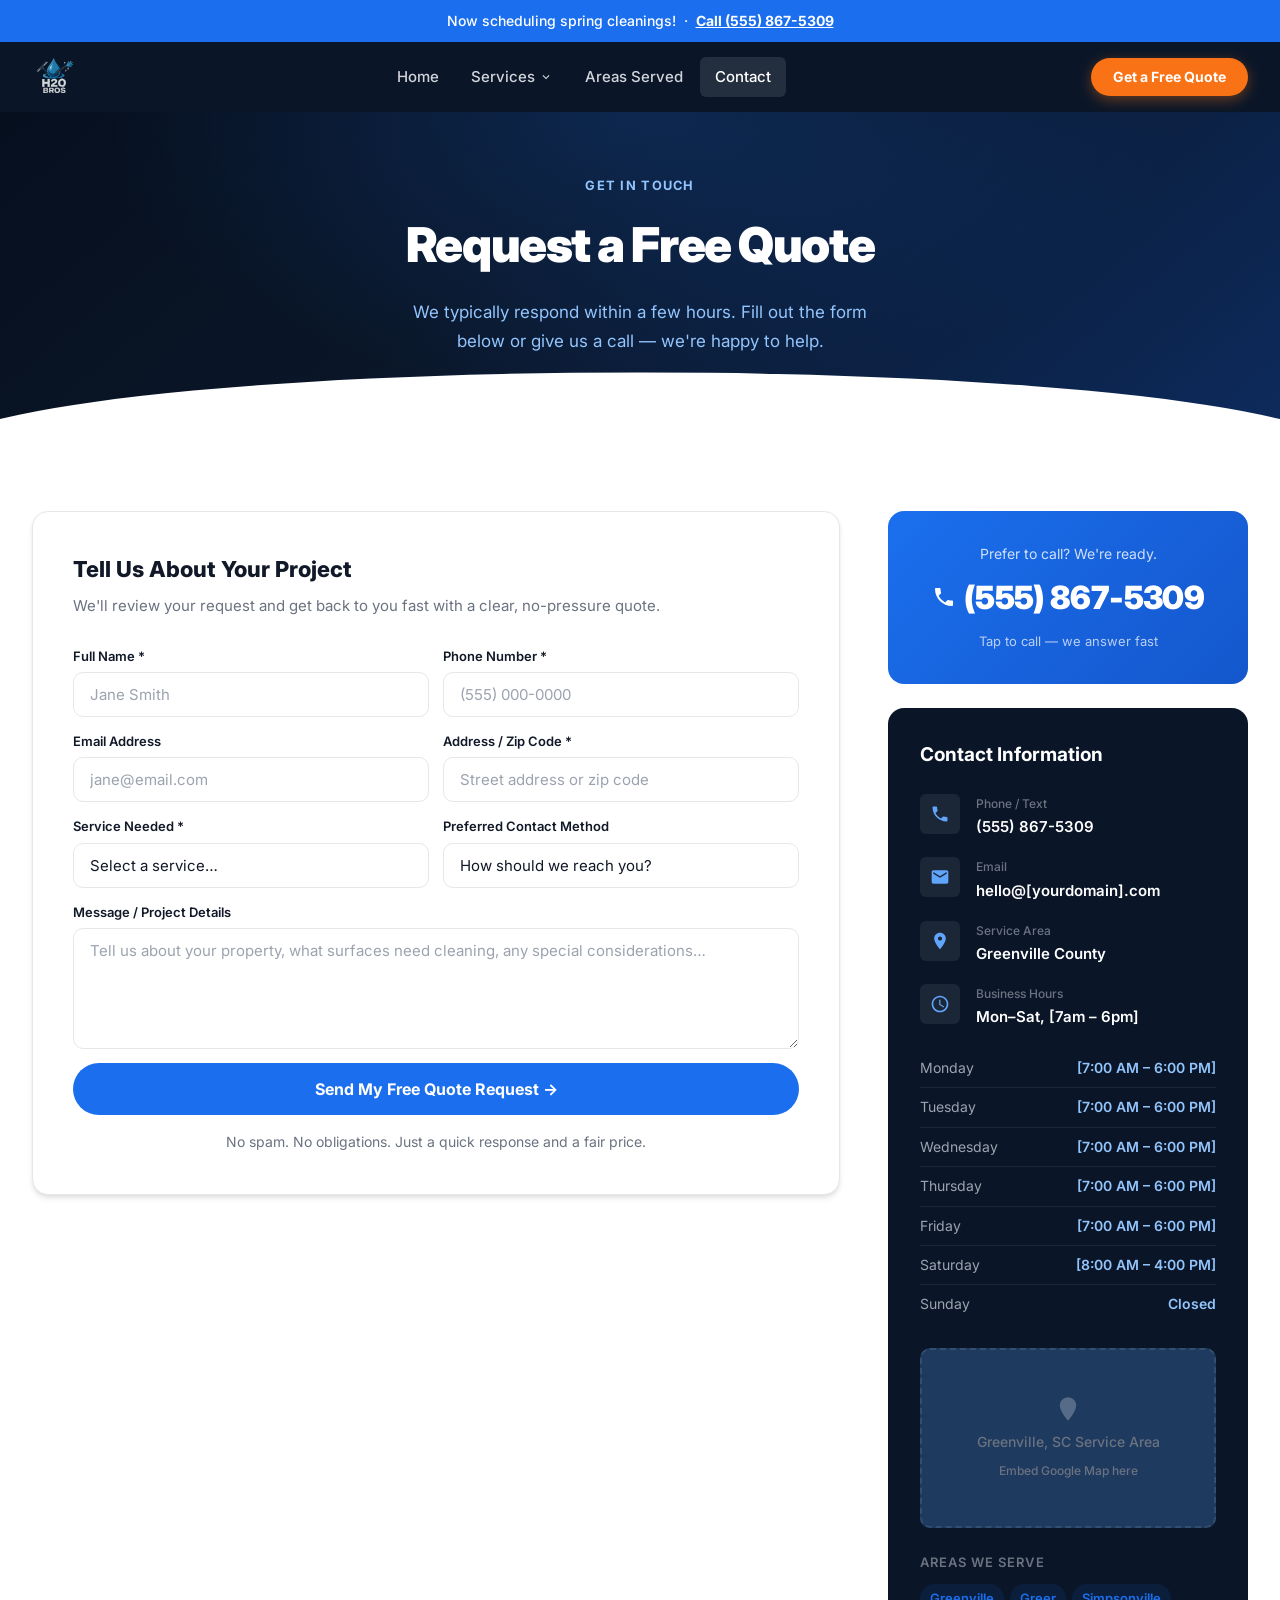
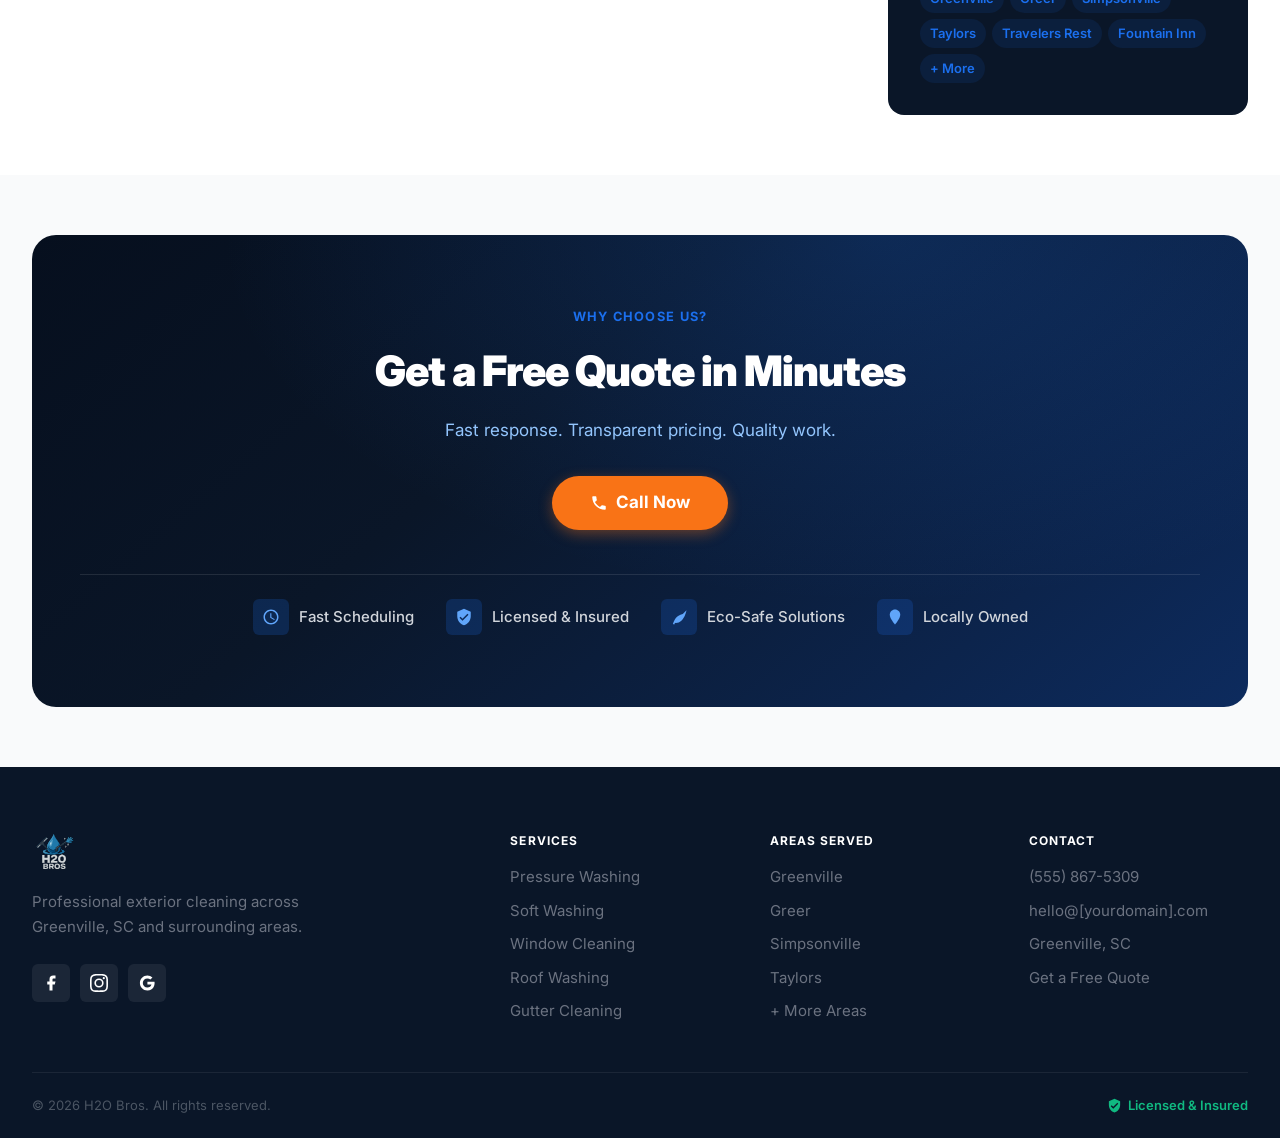
==== contact.html @ 152dd455 "v1 h2obros" ====
<!DOCTYPE html>
<html lang="en">
<head>
  <meta charset="UTF-8">
  <meta name="viewport" content="width=device-width, initial-scale=1.0">
  <title>Contact &amp; Get a Free Quote | H2O Bros</title>
  <meta name="description" content="Request a free exterior cleaning quote in Greenville, SC. Fast response, transparent pricing. Call (555) 867-5309 or fill out our quick form — we'll get back to you ASAP.">
  <link rel="stylesheet" href="css/styles.css">
  <style>
    /* Contact page specific overrides */
    .contact-form-wrap {
      background: white;
      border-radius: var(--radius-lg);
      padding: 2.5rem;
      border: 1px solid var(--color-border);
      box-shadow: var(--shadow-md);
    }
    .contact-form-title {
      font-size: 1.375rem;
      font-weight: 800;
      margin-bottom: .375rem;
    }
    .contact-form-sub {
      font-size: .9375rem;
      color: var(--color-text-muted);
      margin-bottom: 1.75rem;
    }
    .contact-areas-list {
      display: flex;
      flex-wrap: wrap;
      gap: .375rem;
      margin-top: .75rem;
    }
    .contact-area-tag {
      background: rgba(27,111,238,.1);
      color: var(--color-accent);
      font-size: .8125rem;
      font-weight: 600;
      padding: .25rem .625rem;
      border-radius: var(--radius-full);
    }
  </style>
</head>
<body>

  <div class="alert-bar">Now scheduling spring cleanings! &nbsp;·&nbsp; <a href="tel:+15558675309">Call (555) 867-5309</a></div>

  <header class="site-header" role="banner">
    <div class="nav-bar">
      <div class="nav-bar-inner">
        <div class="nav-bar-left">
          <a href="index.html" class="site-logo" aria-label="H2O Bros — Home">
            <img src="images/h2obros-transparent.svg" alt="H2O Bros" class="logo-img">
          </a>
        </div>
        <div class="nav-bar-center">
          <nav class="site-nav" aria-label="Primary navigation">
            <a href="index.html" class="nav-link">Home</a>
            <div class="nav-item">
              <div class="nav-dropdown-trigger">Services <svg viewBox="0 0 24 24"><path d="M7.41 8.59L12 13.17l4.59-4.58L18 10l-6 6-6-6 1.41-1.41z"/></svg></div>
              <div class="nav-dropdown">
                <a href="window-cleaning.html" class="dropdown-link"><svg viewBox="0 0 24 24"><path d="M20 3H4c-1.1 0-2 .9-2 2v14c0 1.1.9 2 2 2h16c1.1 0 2-.9 2-2V5c0-1.1-.9-2-2-2zm-9 14H4v-7h7v7zm0-9H4V5h7v3zm9 9h-7v-7h7v7zm0-9h-7V5h7v3z"/></svg>Window Cleaning</a>
                <a href="pressure-washing.html" class="dropdown-link"><svg viewBox="0 0 24 24"><path d="M1 5h2v2H1zm4 0h2v2H5zm4 0h2v2H9zm4 0h2v2h-2zm4 0h2v2h-2z"/></svg>Pressure Washing</a>
                <a href="soft-washing.html" class="dropdown-link"><svg viewBox="0 0 24 24"><path d="M17 8C8 10 5.9 16.17 3.82 21.34L5.71 22l1-2.3A4.49 4.49 0 008 20C19 20 22 3 22 3z"/></svg>Soft Washing</a>
                <a href="roof-washing.html" class="dropdown-link"><svg viewBox="0 0 24 24"><path d="M10 20v-6h4v6h5v-8h3L12 3 2 12h3v8z"/></svg>Roof Washing</a>
                <a href="gutter-cleaning.html" class="dropdown-link"><svg viewBox="0 0 24 24"><path d="M12 2C6.48 2 2 6.48 2 12s4.48 10 10 10 10-4.48 10-10S17.52 2 12 2z"/></svg>Gutter Cleaning</a>
              </div>
            </div>
            <a href="index.html#areas" class="nav-link">Areas Served</a>
            <a href="contact.html" class="nav-link active">Contact</a>
          </nav>
        </div>
        <div class="nav-bar-right">
          <a href="contact.html" class="btn btn-primary btn-sm header-cta">Get a Free Quote</a>
          <button class="mobile-toggle" aria-label="Open menu"><span></span><span></span><span></span></button>
        </div>
      </div>
    </div>
  </header>

  <div class="mobile-menu">
    <nav>
      <div class="mobile-nav-item"><a href="index.html" class="mobile-nav-link">Home</a></div>
      <div class="mobile-nav-item">
        <button class="mobile-nav-link mobile-services-btn">Services <svg viewBox="0 0 24 24"><path d="M7.41 8.59L12 13.17l4.59-4.58L18 10l-6 6-6-6 1.41-1.41z"/></svg></button>
        <div class="mobile-nav-sublinks">
          <a href="window-cleaning.html" class="mobile-nav-sublink"><svg viewBox="0 0 24 24"><path d="M8.59 16.59L13.17 12 8.59 7.41 10 6l6 6-6 6z"/></svg>Window Cleaning</a>
          <a href="pressure-washing.html" class="mobile-nav-sublink"><svg viewBox="0 0 24 24"><path d="M8.59 16.59L13.17 12 8.59 7.41 10 6l6 6-6 6z"/></svg>Pressure Washing</a>
          <a href="soft-washing.html" class="mobile-nav-sublink"><svg viewBox="0 0 24 24"><path d="M8.59 16.59L13.17 12 8.59 7.41 10 6l6 6-6 6z"/></svg>Soft Washing</a>
          <a href="roof-washing.html" class="mobile-nav-sublink"><svg viewBox="0 0 24 24"><path d="M8.59 16.59L13.17 12 8.59 7.41 10 6l6 6-6 6z"/></svg>Roof Washing</a>
          <a href="gutter-cleaning.html" class="mobile-nav-sublink"><svg viewBox="0 0 24 24"><path d="M8.59 16.59L13.17 12 8.59 7.41 10 6l6 6-6 6z"/></svg>Gutter Cleaning</a>
        </div>
      </div>
      <div class="mobile-nav-item"><a href="index.html#areas" class="mobile-nav-link">Areas Served</a></div>
      <div class="mobile-nav-item"><a href="contact.html" class="mobile-nav-link">Contact</a></div>
    </nav>
    <div class="mobile-menu-ctas">
      <a href="tel:+15558675309" class="btn btn-outline btn-full">Call (555) 867-5309</a>
      <a href="contact.html" class="btn btn-primary btn-full">Get a Free Quote</a>
    </div>
  </div>

  <main>

    <!-- PAGE HERO -->
    <section class="page-hero" aria-labelledby="contact-hero-title">
      <div class="container">
        <div class="page-hero-content">
          <p class="section-label" style="color:#93C5FD;">Get in Touch</p>
          <h1 id="contact-hero-title" class="page-hero-title">Request a Free Quote</h1>
          <p class="page-hero-sub">We typically respond within a few hours. Fill out the form below or give us a call — we're happy to help.</p>
        </div>
      </div>
    </section>

    <!-- MAIN CONTACT SECTION -->
    <section class="section" aria-labelledby="contact-form-title">
      <div class="container">
        <div class="contact-grid">

          <!-- FORM -->
          <div>
            <div class="contact-form-wrap">
              <h2 id="contact-form-title" class="contact-form-title">Tell Us About Your Project</h2>
              <p class="contact-form-sub">We'll review your request and get back to you fast with a clear, no-pressure quote.</p>

              <form class="js-quote-form" aria-label="Quote request form" novalidate>
                <div class="form-fields">
                  <div class="form-grid" style="margin-bottom:.875rem;">
                    <div class="form-group">
                      <label class="form-label form-label--dark" for="ct-name">Full Name *</label>
                      <input class="form-input form-input--light" type="text" id="ct-name" name="name" placeholder="Jane Smith" required autocomplete="name">
                    </div>
                    <div class="form-group">
                      <label class="form-label form-label--dark" for="ct-phone">Phone Number *</label>
                      <input class="form-input form-input--light" type="tel" id="ct-phone" name="phone" placeholder="(555) 000-0000" required autocomplete="tel">
                    </div>
                    <div class="form-group">
                      <label class="form-label form-label--dark" for="ct-email">Email Address</label>
                      <input class="form-input form-input--light" type="email" id="ct-email" name="email" placeholder="jane@email.com" autocomplete="email">
                    </div>
                    <div class="form-group">
                      <label class="form-label form-label--dark" for="ct-address">Address / Zip Code *</label>
                      <input class="form-input form-input--light" type="text" id="ct-address" name="address" placeholder="Street address or zip code" required autocomplete="postal-code">
                    </div>
                    <div class="form-group">
                      <label class="form-label form-label--dark" for="ct-service">Service Needed *</label>
                      <select class="form-input form-input--light" id="ct-service" name="service" required>
                        <option value="" disabled selected>Select a service…</option>
                        <option>Pressure Washing</option>
                        <option>Soft Washing</option>
                        <option>Window Cleaning</option>
                        <option>Roof Washing</option>
                        <option>Gutter Cleaning</option>
                        <option>Multiple Services</option>
                        <option>Not Sure — Need Advice</option>
                      </select>
                    </div>
                    <div class="form-group">
                      <label class="form-label form-label--dark" for="ct-contact">Preferred Contact Method</label>
                      <select class="form-input form-input--light" id="ct-contact" name="preferred_contact">
                        <option value="" disabled selected>How should we reach you?</option>
                        <option>Phone Call</option>
                        <option>Text Message</option>
                        <option>Email</option>
                      </select>
                    </div>
                    <div class="form-group span-2">
                      <label class="form-label form-label--dark" for="ct-message">Message / Project Details</label>
                      <textarea class="form-input form-input--light" id="ct-message" name="message" rows="5" placeholder="Tell us about your property, what surfaces need cleaning, any special considerations…"></textarea>
                    </div>
                  </div>
                  <button type="submit" class="form-submit" style="background: var(--color-accent);">Send My Free Quote Request &rarr;</button>
                  <p class="text-sm text-muted mt-2" style="text-align:center;">No spam. No obligations. Just a quick response and a fair price.</p>
                </div>
                <div class="form-success" style="border-color:rgba(27,111,238,.3); background:var(--color-accent-light); color:var(--color-accent);" role="alert">
                  <div class="form-success-icon" style="color:var(--color-accent);">✓</div>
                  <h3 style="color:var(--color-text);">Thanks! We'll reach out ASAP.</h3>
                  <p style="color:var(--color-text-muted);">We typically respond within a few hours during business hours. If it's urgent, call us directly at <a href="tel:+15558675309" style="color:var(--color-accent);font-weight:600;">(555) 867-5309</a>.</p>
                </div>
              </form>

            </div>
          </div>

          <!-- INFO SIDEBAR -->
          <aside>

            <!-- Click to Call -->
            <div class="click-to-call">
              <p class="click-to-call-label">Prefer to call? We're ready.</p>
              <a href="tel:+15558675309" class="click-to-call-number">
                <svg viewBox="0 0 24 24"><path d="M6.62 10.79c1.44 2.83 3.76 5.14 6.59 6.59l2.2-2.2c.27-.27.67-.36 1.02-.24 1.12.37 2.33.57 3.57.57.55 0 1 .45 1 1V20c0 .55-.45 1-1 1-9.39 0-17-7.61-17-17 0-.55.45-1 1-1h3.5c.55 0 1 .45 1 1 0 1.25.2 2.45.57 3.57.11.35.03.74-.25 1.02l-2.2 2.2z"/></svg>
                (555) 867-5309
              </a>
              <p class="click-to-call-sub">Tap to call — we answer fast</p>
            </div>

            <!-- Contact Info -->
            <div class="contact-info-card">
              <h2 class="contact-info-title">Contact Information</h2>
              <div class="contact-info-items">
                <div class="contact-info-item">
                  <div class="contact-info-icon">
                    <svg viewBox="0 0 24 24"><path d="M6.62 10.79c1.44 2.83 3.76 5.14 6.59 6.59l2.2-2.2c.27-.27.67-.36 1.02-.24 1.12.37 2.33.57 3.57.57.55 0 1 .45 1 1V20c0 .55-.45 1-1 1-9.39 0-17-7.61-17-17 0-.55.45-1 1-1h3.5c.55 0 1 .45 1 1 0 1.25.2 2.45.57 3.57.11.35.03.74-.25 1.02l-2.2 2.2z"/></svg>
                  </div>
                  <div>
                    <span class="contact-info-label">Phone / Text</span>
                    <span class="contact-info-value"><a href="tel:+15558675309">(555) 867-5309</a></span>
                  </div>
                </div>
                <div class="contact-info-item">
                  <div class="contact-info-icon">
                    <svg viewBox="0 0 24 24"><path d="M20 4H4c-1.1 0-2 .9-2 2v12c0 1.1.9 2 2 2h16c1.1 0 2-.9 2-2V6c0-1.1-.9-2-2-2zm0 4l-8 5-8-5V6l8 5 8-5v2z"/></svg>
                  </div>
                  <div>
                    <span class="contact-info-label">Email</span>
                    <span class="contact-info-value"><a href="mailto:hello@[yourdomain].com">hello@[yourdomain].com</a></span>
                  </div>
                </div>
                <div class="contact-info-item">
                  <div class="contact-info-icon">
                    <svg viewBox="0 0 24 24"><path d="M12 2C8.13 2 5 5.13 5 9c0 5.25 7 13 7 13s7-7.75 7-13c0-3.87-3.13-7-7-7zm0 9.5c-1.38 0-2.5-1.12-2.5-2.5s1.12-2.5 2.5-2.5 2.5 1.12 2.5 2.5-1.12 2.5-2.5 2.5z"/></svg>
                  </div>
                  <div>
                    <span class="contact-info-label">Service Area</span>
                    <span class="contact-info-value">Greenville County</span>
                  </div>
                </div>
                <div class="contact-info-item">
                  <div class="contact-info-icon">
                    <svg viewBox="0 0 24 24"><path d="M11.99 2C6.47 2 2 6.48 2 12s4.47 10 9.99 10C17.52 22 22 17.52 22 12S17.52 2 11.99 2zM12 20c-4.42 0-8-3.58-8-8s3.58-8 8-8 8 3.58 8 8-3.58 8-8 8zm.5-13H11v6l5.25 3.15.75-1.23-4.5-2.67V7z"/></svg>
                  </div>
                  <div>
                    <span class="contact-info-label">Business Hours</span>
                    <span class="contact-info-value">Mon–Sat, [7am – 6pm]</span>
                  </div>
                </div>
              </div>

              <!-- Hours Table -->
              <table class="hours-table" aria-label="Business hours">
                <tbody>
                  <tr><td>Monday</td><td>[7:00 AM – 6:00 PM]</td></tr>
                  <tr><td>Tuesday</td><td>[7:00 AM – 6:00 PM]</td></tr>
                  <tr><td>Wednesday</td><td>[7:00 AM – 6:00 PM]</td></tr>
                  <tr><td>Thursday</td><td>[7:00 AM – 6:00 PM]</td></tr>
                  <tr><td>Friday</td><td>[7:00 AM – 6:00 PM]</td></tr>
                  <tr><td>Saturday</td><td>[8:00 AM – 4:00 PM]</td></tr>
                  <tr><td>Sunday</td><td>Closed</td></tr>
                </tbody>
              </table>

              <!-- Map Placeholder -->
              <div class="map-placeholder" aria-label="Service area map placeholder">
                <svg viewBox="0 0 24 24"><path d="M12 2C8.13 2 5 5.13 5 9c0 5.25 7 13 7 13s7-7.75 7-13c0-3.87-3.13-7-7-7z"/></svg>
                <span>Greenville, SC Service Area</span>
                <span style="font-size:.75rem;">Embed Google Map here</span>
              </div>

              <!-- Areas Summary -->
              <div style="margin-top:1.5rem;">
                <p style="font-size:.8125rem; color:#6B7280; font-weight:600; text-transform:uppercase; letter-spacing:.08em; margin-bottom:.75rem;">Areas We Serve</p>
                <div class="contact-areas-list">
                  <span class="contact-area-tag">Greenville</span>
                  <span class="contact-area-tag">Greer</span>
                  <span class="contact-area-tag">Simpsonville</span>
                  <span class="contact-area-tag">Taylors</span>
                  <span class="contact-area-tag">Travelers Rest</span>
                  <span class="contact-area-tag">Fountain Inn</span>
                  <span class="contact-area-tag">+ More</span>
                </div>
              </div>

            </div>

          </aside>

        </div>
      </div>
    </section>

    <!-- Trust / Final CTA -->
    <section class="section section--light" aria-labelledby="trust-cta-title">
      <div class="container">
        <div class="cta-block">
          <p class="section-label">Why Choose Us?</p>
          <h2 id="trust-cta-title" class="cta-block-title">Get a Free Quote in Minutes</h2>
          <p class="cta-block-subtitle">Fast response. Transparent pricing. Quality work.</p>
          <div class="cta-block-buttons">
            <a href="tel:+15558675309" class="btn btn-primary btn-lg">
              <svg viewBox="0 0 24 24"><path d="M6.62 10.79c1.44 2.83 3.76 5.14 6.59 6.59l2.2-2.2c.27-.27.67-.36 1.02-.24 1.12.37 2.33.57 3.57.57.55 0 1 .45 1 1V20c0 .55-.45 1-1 1-9.39 0-17-7.61-17-17 0-.55.45-1 1-1h3.5c.55 0 1 .45 1 1 0 1.25.2 2.45.57 3.57.11.35.03.74-.25 1.02l-2.2 2.2z"/></svg>
              Call Now
            </a>
          </div>
          <div style="display:flex; flex-wrap:wrap; gap:2rem; justify-content:center; padding-top:1.5rem; border-top:1px solid rgba(255,255,255,.1); position:relative; z-index:1;">
            <div class="trust-item"><div class="trust-icon"><svg viewBox="0 0 24 24"><path d="M11.99 2C6.47 2 2 6.48 2 12s4.47 10 9.99 10C17.52 22 22 17.52 22 12S17.52 2 11.99 2zM12 20c-4.42 0-8-3.58-8-8s3.58-8 8-8 8 3.58 8 8-3.58 8-8 8zm.5-13H11v6l5.25 3.15.75-1.23-4.5-2.67V7z"/></svg></div>Fast Scheduling</div>
            <div class="trust-item"><div class="trust-icon"><svg viewBox="0 0 24 24"><path d="M12 1L3 5v6c0 5.55 3.84 10.74 9 12 5.16-1.26 9-6.45 9-12V5l-9-4zm-2 16l-4-4 1.41-1.41L10 14.17l6.59-6.59L18 9l-8 8z"/></svg></div>Licensed &amp; Insured</div>
            <div class="trust-item"><div class="trust-icon"><svg viewBox="0 0 24 24"><path d="M17 8C8 10 5.9 16.17 3.82 21.34L5.71 22l1-2.3A4.49 4.49 0 008 20C19 20 22 3 22 3z"/></svg></div>Eco-Safe Solutions</div>
            <div class="trust-item"><div class="trust-icon"><svg viewBox="0 0 24 24"><path d="M12 2C8.13 2 5 5.13 5 9c0 5.25 7 13 7 13s7-7.75 7-13c0-3.87-3.13-7-7-7z"/></svg></div>Locally Owned</div>
          </div>
        </div>
      </div>
    </section>

  </main>

  <footer class="site-footer" role="contentinfo">
    <div class="container">
      <div class="footer-grid">
        <div>
          <a href="index.html" class="site-logo footer-logo" aria-label="H2O Bros Home">
            <img src="images/h2obros-transparent.svg" alt="H2O Bros" class="logo-img">
          </a>
          <p class="footer-tagline">Professional exterior cleaning across Greenville, SC and surrounding areas.</p>
          <div class="social-links">
            <a href="https://facebook.com/[yourpage]" class="social-link" aria-label="Facebook" target="_blank" rel="noopener"><svg viewBox="0 0 24 24"><path d="M18 2h-3a5 5 0 00-5 5v3H7v4h3v8h4v-8h3l1-4h-4V7a1 1 0 011-1h3z"/></svg></a>
            <a href="https://instagram.com/[yourhandle]" class="social-link" aria-label="Instagram" target="_blank" rel="noopener"><svg viewBox="0 0 24 24"><path d="M12 2.163c3.204 0 3.584.012 4.85.07 3.252.148 4.771 1.691 4.919 4.919.058 1.265.069 1.645.069 4.849 0 3.205-.012 3.584-.069 4.849-.149 3.225-1.664 4.771-4.919 4.919-1.266.058-1.644.07-4.85.07-3.204 0-3.584-.012-4.849-.07-3.26-.149-4.771-1.699-4.919-4.92-.058-1.265-.07-1.644-.07-4.849 0-3.204.013-3.583.07-4.849.149-3.227 1.664-4.771 4.919-4.919 1.266-.057 1.645-.069 4.849-.069zm0-2.163c-3.259 0-3.667.014-4.947.072-4.358.2-6.78 2.618-6.98 6.98-.059 1.281-.073 1.689-.073 4.948 0 3.259.014 3.668.072 4.948.2 4.358 2.618 6.78 6.98 6.98 1.281.058 1.689.072 4.948.072 3.259 0 3.668-.014 4.948-.072 4.354-.2 6.782-2.618 6.979-6.98.059-1.28.073-1.689.073-4.948 0-3.259-.014-3.667-.072-4.947-.196-4.354-2.617-6.78-6.979-6.98C15.668.014 15.259 0 12 0zm0 5.838a6.162 6.162 0 100 12.324 6.162 6.162 0 000-12.324zM12 16a4 4 0 110-8 4 4 0 010 8zm6.406-11.845a1.44 1.44 0 100 2.881 1.44 1.44 0 000-2.881z"/></svg></a>
            <a href="https://g.page/[yourpage]" class="social-link" aria-label="Google" target="_blank" rel="noopener"><svg viewBox="0 0 24 24"><path d="M12.545 10.239v3.821h5.445c-.712 2.315-2.647 3.972-5.445 3.972a6.033 6.033 0 110-12.064c1.498 0 2.866.549 3.921 1.453l2.814-2.814A9.969 9.969 0 0012.545 2C7.021 2 2.543 6.477 2.543 12s4.478 10 10.002 10c8.396 0 10.249-7.85 9.426-11.748l-9.426-.013z"/></svg></a>
          </div>
        </div>
        <div><h3 class="footer-col-title">Services</h3><ul class="footer-links"><li><a href="pressure-washing.html" class="footer-link">Pressure Washing</a></li><li><a href="soft-washing.html" class="footer-link">Soft Washing</a></li><li><a href="window-cleaning.html" class="footer-link">Window Cleaning</a></li><li><a href="roof-washing.html" class="footer-link">Roof Washing</a></li><li><a href="gutter-cleaning.html" class="footer-link">Gutter Cleaning</a></li></ul></div>
        <div><h3 class="footer-col-title">Areas Served</h3><ul class="footer-links"><li><a href="index.html#areas" class="footer-link">Greenville</a></li><li><a href="index.html#areas" class="footer-link">Greer</a></li><li><a href="index.html#areas" class="footer-link">Simpsonville</a></li><li><a href="index.html#areas" class="footer-link">Taylors</a></li><li><a href="index.html#areas" class="footer-link">+ More Areas</a></li></ul></div>
        <div><h3 class="footer-col-title">Contact</h3><ul class="footer-links"><li><a href="tel:+15558675309" class="footer-link">(555) 867-5309</a></li><li><a href="mailto:hello@[yourdomain].com" class="footer-link">hello@[yourdomain].com</a></li><li><span class="footer-link">Greenville, SC</span></li><li><a href="contact.html" class="footer-link">Get a Free Quote</a></li></ul></div>
      </div>
      <div class="footer-bottom">
        <p class="footer-copy">&copy; 2026 H2O Bros. All rights reserved.</p>
        <p class="footer-trust"><svg viewBox="0 0 24 24"><path d="M12 1L3 5v6c0 5.55 3.84 10.74 9 12 5.16-1.26 9-6.45 9-12V5l-9-4zm-2 16l-4-4 1.41-1.41L10 14.17l6.59-6.59L18 9l-8 8z"/></svg>Licensed &amp; Insured</p>
      </div>
    </div>
  </footer>

  <button class="scroll-top" aria-label="Scroll to top"><svg viewBox="0 0 24 24"><path d="M7.41 15.41L12 10.83l4.59 4.58L18 14l-6-6-6 6z"/></svg></button>
  <script src="js/main.js" defer></script>
</body>
</html>
---- css/styles.css ----
/* ============================================================
   H2O BROS — Main Stylesheet
   Modern, conversion-focused home service website
   ============================================================ */

@import url('https://fonts.googleapis.com/css2?family=Inter:wght@400;500;600;700;800;900&display=swap');

/* ============ CSS VARIABLES ============ */
:root {
  --color-primary:       #0A1628;
  --color-primary-light: #132040;
  --color-accent:        #1B6FEE;
  --color-accent-dark:   #1457CC;
  --color-accent-light:  #EFF6FF;
  --color-cta:           #F97316;
  --color-cta-hover:     #EA6C10;
  --color-success:       #10B981;
  --color-text:          #111827;
  --color-text-muted:    #6B7280;
  --color-text-light:    #9CA3AF;
  --color-bg:            #FFFFFF;
  --color-bg-light:      #F9FAFB;
  --color-border:        #E5E7EB;
  --color-star:          #F59E0B;

  --font-main: 'Inter', -apple-system, BlinkMacSystemFont, 'Segoe UI', sans-serif;

  --shadow-sm:  0 1px 3px rgba(0,0,0,.12), 0 1px 2px rgba(0,0,0,.08);
  --shadow-md:  0 4px 6px -1px rgba(0,0,0,.1), 0 2px 4px -1px rgba(0,0,0,.06);
  --shadow-lg:  0 10px 15px -3px rgba(0,0,0,.1), 0 4px 6px -2px rgba(0,0,0,.05);
  --shadow-xl:  0 20px 25px -5px rgba(0,0,0,.15), 0 10px 10px -5px rgba(0,0,0,.06);

  --radius-sm:   6px;
  --radius-md:   10px;
  --radius-lg:   16px;
  --radius-xl:   24px;
  --radius-full: 9999px;

  --transition:      0.18s ease;
  --transition-slow: 0.28s ease;

  --container-max: 1536px;
  --container-pad: 1rem;
  --header-height: 70px;
}

/* ============ RESET ============ */
*, *::before, *::after { box-sizing: border-box; margin: 0; padding: 0; }
html { scroll-behavior: smooth; -webkit-text-size-adjust: 100%; }
body {
  font-family: var(--font-main);
  font-size: 16px;
  line-height: 1.6;
  color: var(--color-text);
  background: var(--color-bg);
  -webkit-font-smoothing: antialiased;
}
img { max-width: 100%; height: auto; display: block; }
a { color: inherit; text-decoration: none; }
ul { list-style: none; }
button { cursor: pointer; font-family: inherit; border: none; background: none; }
input, select, textarea { font-family: inherit; }

/* ============ LAYOUT ============ */
.container {
  max-width: var(--container-max);
  margin: 0 auto;
  padding: 0 var(--container-pad);
}
@media (min-width: 640px)  { :root { --container-pad: 1.5rem; } }
@media (min-width: 1024px) { :root { --container-pad: 2rem;   } }

.section       { padding: 4.5rem 0; }
.section--dark  { background: var(--color-primary); color: white; }
.section--light { background: var(--color-bg-light); }
.section--blue  { background: var(--color-accent-light); }
@media (min-width: 768px)  { .section { padding: 5.5rem 0; } }
@media (min-width: 1024px) { .section { padding: 60px 0; } }

/* ============ SECTION HEADERS ============ */
.section-label {
  font-size: .8rem;
  font-weight: 700;
  text-transform: uppercase;
  letter-spacing: .1em;
  color: var(--color-accent);
  margin-bottom: .625rem;
}
.section--dark .section-label { color: #93C5FD; }
.section--dark .section-title { text-shadow: 0 1px 8px rgba(0,0,0,0.2); }
.section--dark .section-subtitle { text-shadow: 0 1px 6px rgba(0,0,0,0.15); }

.section-title {
  font-size: clamp(1.75rem, 4vw, 2.625rem);
  font-weight: 900;
  line-height: 1.15;
  letter-spacing: -.025em;
  margin-bottom: .875rem;
  text-shadow: 0 1px 4px rgba(0,0,0,0.06);
}
.section-subtitle {
  font-size: 1.0625rem;
  color: var(--color-text-muted);
  line-height: 1.75;
  max-width: 560px;
  text-shadow: 0 1px 3px rgba(0,0,0,0.05);
}
.section--dark .section-subtitle { color: #93C5FD; }

.section-header          { margin-bottom: 3rem; }
.section-header--center  { text-align: center; }
.section-header--center .section-subtitle { margin: 0 auto; }

/* ============ BUTTONS ============ */
.btn {
  display: inline-flex;
  align-items: center;
  gap: .5rem;
  padding: .875rem 1.75rem;
  border-radius: var(--radius-full);
  font-size: 1rem;
  font-weight: 700;
  line-height: 1;
  transition: all var(--transition);
  white-space: nowrap;
  cursor: pointer;
  border: 2px solid transparent;
}
.btn svg { width: 1.125rem; height: 1.125rem; fill: currentColor; flex-shrink: 0; }

.btn-primary {
  background: var(--color-cta);
  color: white;
  box-shadow: 0 4px 14px rgba(249,115,22,.38);
}
.btn-primary:hover {
  background: var(--color-cta-hover);
  transform: translateY(-2px);
  box-shadow: 0 6px 20px rgba(249,115,22,.46);
}

.btn-secondary {
  background: var(--color-accent);
  color: white;
  box-shadow: 0 4px 14px rgba(27,111,238,.3);
}
.btn-secondary:hover {
  background: var(--color-accent-dark);
  transform: translateY(-2px);
  box-shadow: 0 6px 20px rgba(27,111,238,.4);
}

.btn-outline {
  background: transparent;
  color: white;
  border-color: rgba(255,255,255,.55);
}
.btn-outline:hover {
  background: rgba(255,255,255,.1);
  border-color: white;
}

.btn-outline-dark {
  background: transparent;
  color: var(--color-primary);
  border-color: var(--color-primary);
}
.btn-outline-dark:hover {
  background: var(--color-primary);
  color: white;
}

.btn-lg { padding: 1rem 2.25rem; font-size: 1.0625rem; }
.btn-sm { padding: .625rem 1.25rem; font-size: .875rem; }
.btn-full { width: 100%; justify-content: center; }

.btn-group { display: flex; flex-wrap: wrap; gap: .875rem; align-items: center; }

/* ============ ALERT BAR ============ */
.alert-bar {
  background: var(--color-accent);
  color: white;
  text-align: center;
  padding: .625rem 1rem;
  font-size: .875rem;
  font-weight: 500;
}
.alert-bar a { font-weight: 700; text-decoration: underline; }
.alert-bar a:hover { opacity: .85; }

/* ============ SITE HEADER ============ */
.site-header {
  position: sticky;
  top: 0;
  z-index: 200;
  background: var(--color-primary);
  height: var(--header-height);
  display: flex;
  align-items: center;
  transition: box-shadow var(--transition-slow);
}
.site-header.scrolled { box-shadow: 0 2px 24px rgba(0,0,0,.35); }

/* Nav bar: full-width wrapper, inner max 1536px */
.nav-bar {
  width: 100%;
  padding: 0 var(--container-pad);
}
.nav-bar-inner {
  max-width: 1536px;
  margin: 0 auto;
  display: flex;
  align-items: center;
  justify-content: space-between;
  height: var(--header-height);
  gap: 2rem;
}

/* Container 1: Logo (left) */
.nav-bar-left {
  flex: 0 0 auto;
  display: flex;
  align-items: center;
}

/* Container 2: Pages (center) */
.nav-bar-center {
  flex: 1 1 auto;
  display: flex;
  align-items: center;
  justify-content: center;
  min-width: 0;
}

/* Container 3: Phone + Quote (right) */
.nav-bar-right {
  flex: 0 0 auto;
  display: flex;
  align-items: center;
  gap: .75rem;
}

/* Logo */
.site-logo {
  display: flex;
  align-items: center;
  gap: .625rem;
}
.logo-img {
  height: 44px;
  width: auto;
}
.logo-mark {
  width: 38px;
  height: 38px;
  background: var(--color-accent);
  border-radius: var(--radius-md);
  display: flex;
  align-items: center;
  justify-content: center;
  flex-shrink: 0;
}
.logo-mark svg { width: 22px; height: 22px; fill: white; }
.logo-text { display: flex; flex-direction: column; line-height: 1.1; }
.logo-name { font-size: .9375rem; font-weight: 900; color: white; letter-spacing: -.01em; }
.logo-tagline { font-size: .625rem; color: #93C5FD; font-weight: 600; text-transform: uppercase; letter-spacing: .06em; }

/* Desktop Nav — inside center container */
.site-nav {
  display: none;
  align-items: center;
  gap: .125rem;
}
@media (min-width: 1024px) { .site-nav { display: flex; } }

.nav-link {
  padding: .5rem .9375rem;
  color: #D1D5DB;
  font-size: .9375rem;
  font-weight: 500;
  border-radius: var(--radius-sm);
  transition: all var(--transition);
}
.nav-link:hover, .nav-link.active {
  color: white;
  background: rgba(255,255,255,.1);
}

/* Dropdown */
.nav-item { position: relative; }
.nav-dropdown-trigger {
  display: flex;
  align-items: center;
  gap: .25rem;
  padding: .5rem .9375rem;
  color: #D1D5DB;
  font-size: .9375rem;
  font-weight: 500;
  border-radius: var(--radius-sm);
  transition: all var(--transition);
  cursor: default;
}
.nav-dropdown-trigger:hover { color: white; background: rgba(255,255,255,.1); }
.nav-dropdown-trigger svg { width: 14px; height: 14px; fill: currentColor; transition: transform var(--transition-slow); }
.nav-item:hover .nav-dropdown-trigger svg { transform: rotate(180deg); }

.nav-dropdown {
  position: absolute;
  top: calc(100% + .375rem);
  left: 0;
  min-width: 230px;
  background: white;
  border-radius: var(--radius-md);
  box-shadow: var(--shadow-xl);
  padding: .5rem;
  opacity: 0;
  visibility: hidden;
  transform: translateY(-6px);
  transition: all var(--transition-slow);
}
.nav-item:hover .nav-dropdown { opacity: 1; visibility: visible; transform: translateY(0); }

.dropdown-link {
  display: flex;
  align-items: center;
  gap: .625rem;
  padding: .625rem .875rem;
  color: var(--color-text);
  font-size: .9375rem;
  font-weight: 500;
  border-radius: var(--radius-sm);
  transition: all var(--transition);
}
.dropdown-link:hover { background: var(--color-accent-light); color: var(--color-accent); }
.dropdown-link svg { width: 16px; height: 16px; fill: var(--color-accent); flex-shrink: 0; }

/* Header phone, CTA, mobile toggle live in .nav-bar-right */
.header-phone {
  display: none;
  align-items: center;
  gap: .5rem;
  color: #93C5FD;
  font-weight: 600;
  font-size: .875rem;
  padding: .375rem .75rem;
  border-radius: var(--radius-full);
  border: 1px solid rgba(147,197,253,.3);
  transition: all var(--transition);
}
.header-phone:hover { color: white; border-color: rgba(255,255,255,.4); background: rgba(255,255,255,.07); }
.header-phone svg { width: 14px; height: 14px; fill: currentColor; }
@media (min-width: 640px) { .header-phone { display: flex; } }

.header-cta { display: none; }
@media (min-width: 1024px) { .header-cta { display: inline-flex; } }

/* Mobile Toggle */
.mobile-toggle {
  display: flex;
  flex-direction: column;
  gap: 5px;
  width: 28px;
  padding: 2px 0;
  cursor: pointer;
}
@media (min-width: 1024px) { .mobile-toggle { display: none; } }
.mobile-toggle span {
  display: block;
  height: 2px;
  background: white;
  border-radius: 2px;
  transition: all var(--transition-slow);
  transform-origin: center;
}
.mobile-toggle.open span:nth-child(1) { transform: translateY(7px) rotate(45deg); }
.mobile-toggle.open span:nth-child(2) { opacity: 0; transform: scaleX(0); }
.mobile-toggle.open span:nth-child(3) { transform: translateY(-7px) rotate(-45deg); }

/* Mobile Menu */
.mobile-menu {
  display: none;
  position: fixed;
  top: var(--header-height);
  left: 0;
  right: 0;
  bottom: 0;
  background: var(--color-primary);
  z-index: 199;
  overflow-y: auto;
  padding: 1.25rem;
}
.mobile-menu.open { display: block; }

.mobile-nav-item { border-bottom: 1px solid rgba(255,255,255,.07); }
.mobile-nav-link {
  display: flex;
  align-items: center;
  justify-content: space-between;
  padding: .9375rem 0;
  color: #D1D5DB;
  font-size: 1.125rem;
  font-weight: 600;
  transition: color var(--transition);
  width: 100%;
  text-align: left;
}
.mobile-nav-link:hover { color: white; }
.mobile-nav-link svg { width: 18px; height: 18px; fill: currentColor; transition: transform var(--transition-slow); }
.mobile-nav-link.open svg { transform: rotate(180deg); }

.mobile-nav-sublinks { overflow: hidden; max-height: 0; transition: max-height .3s ease; }
.mobile-nav-sublinks.open { max-height: 400px; }
.mobile-nav-sublink {
  display: flex;
  align-items: center;
  gap: .5rem;
  padding: .625rem .75rem .625rem 1rem;
  color: #9CA3AF;
  font-size: 1rem;
  border-bottom: 1px solid rgba(255,255,255,.04);
  transition: color var(--transition);
}
.mobile-nav-sublink:last-child { border-bottom: none; }
.mobile-nav-sublink:hover { color: #93C5FD; }
.mobile-nav-sublink svg { width: 14px; height: 14px; fill: var(--color-accent); }

.mobile-menu-ctas {
  padding: 1.5rem 0;
  display: flex;
  flex-direction: column;
  gap: .75rem;
}

/* ============ HOME HERO ============ */
.hero {
  background: linear-gradient(140deg, #060F1E 0%, #0A1628 40%, #0D2B5E 100%);
  background-image: url('../images/house-hero-image.jpeg');
  background-size: cover;
  background-position: center;
  color: white;
  padding: 5rem 0 7rem;
  position: relative;
  overflow: hidden;
}
@media (min-width: 768px) { .hero { padding: 6.5rem 0 8rem; } }

.hero::before {
  content: '';
  position: absolute;
  inset: 0;
  /* Darker, less blue on the left where text sits; blue glow stays on the right */
  background: linear-gradient(140deg, rgba(6,15,30,.92) 0%, rgba(8,18,35,.88) 35%, rgba(10,22,40,.75) 55%, transparent 100%),
    radial-gradient(ellipse at 85% 25%, rgba(27,111,238,.18) 0%, transparent 50%);
}
.hero-content {
  position: relative;
  z-index: 1;
  max-width: 700px;
}
.hero-badge {
  display: inline-flex;
  align-items: center;
  gap: .5rem;
  background: rgba(27,111,238,.2);
  border: 1px solid rgba(27,111,238,.4);
  color: #93C5FD;
  font-size: .8rem;
  font-weight: 600;
  padding: .375rem .9375rem;
  border-radius: var(--radius-full);
  margin-bottom: 1.375rem;
  letter-spacing: .025em;
}
.hero-badge svg { width: 14px; height: 14px; fill: currentColor; }

.hero-title {
  font-size: clamp(2.375rem, 6vw, 4rem);
  font-weight: 900;
  line-height: 1.08;
  letter-spacing: -.035em;
  margin-bottom: 1.25rem;
  text-shadow: 0 2px 12px rgba(0,0,0,0.35);
}
.hero-title .highlight { color: #93C5FD; }

.hero-subtitle {
  font-size: clamp(1rem, 2.5vw, 1.1875rem);
  color: rgba(255,255,255,.92);
  line-height: 1.75;
  margin-bottom: 2.25rem;
  max-width: 580px;
  text-shadow: 0 1px 8px rgba(0,0,0,0.35);
}

.hero-ctas { margin-bottom: 3rem; }

.hero-trust {
  display: flex;
  flex-wrap: wrap;
  gap: 1.5rem;
  padding-top: 2rem;
  border-top: 1px solid rgba(255,255,255,.1);
}
.trust-item {
  display: flex;
  align-items: center;
  gap: .625rem;
  color: #D1D5DB;
  font-size: .9375rem;
  font-weight: 500;
}
.trust-icon {
  width: 36px;
  height: 36px;
  background: rgba(27,111,238,.2);
  border-radius: var(--radius-sm);
  display: flex;
  align-items: center;
  justify-content: center;
  flex-shrink: 0;
}
.trust-icon svg { width: 18px; height: 18px; fill: #60A5FA; }

/* ============ SERVICE HERO (inner pages) ============ */
.service-hero {
  background: linear-gradient(140deg, #060F1E 0%, #0A1628 40%, #0D2B5E 100%);
  background-size: cover;
  background-position: center;
  color: white;
  padding: 5.5rem 0 8.5rem;
  position: relative;
  overflow: hidden;
}
@media (min-width: 768px) {
  .service-hero { padding: 6.5rem 0 10rem; }
}
/* Per-service hero images (match filenames in images folder) */
.service-hero--pressure { background-image: url('../images/pressurewashing.jpeg'); }
.service-hero--soft { background-image: url('../images/softwashing.jpeg'); }
.service-hero--window { background-image: url('../images/windowcleaning.jpeg'); }
.service-hero--roof { background-image: url('../images/roofwashing.jpeg'); }
.service-hero--gutter { background-image: url('../images/guttercleaning.jpeg'); }
.service-hero::before {
  content: '';
  position: absolute;
  inset: 0;
  /* Blue tint overlay: darker on left for text, blue glow on right */
  background: linear-gradient(140deg, rgba(6,15,30,.92) 0%, rgba(8,18,35,.88) 35%, rgba(10,22,40,.75) 55%, transparent 100%),
    radial-gradient(ellipse at 85% 25%, rgba(27,111,238,.22) 0%, transparent 55%);
}
.service-hero::after {
  content: '';
  position: absolute;
  bottom: -1px;
  left: 0;
  right: 0;
  height: 80px;
  background: white;
  clip-path: ellipse(55% 100% at 50% 100%);
}
.service-hero-content {
  position: relative;
  z-index: 1;
  max-width: 660px;
}
.breadcrumb {
  display: flex;
  align-items: center;
  gap: .375rem;
  font-size: .8rem;
  color: #6B7280;
  margin-bottom: 1.25rem;
}
.breadcrumb a { color: #93C5FD; transition: color var(--transition); }
.breadcrumb a:hover { color: white; }
.breadcrumb svg { width: 12px; height: 12px; fill: #6B7280; }

.service-hero-label {
  font-size: .8rem;
  font-weight: 700;
  text-transform: uppercase;
  letter-spacing: .08em;
  color: #93C5FD;
  margin-bottom: .75rem;
}
.service-hero-title {
  font-size: clamp(2rem, 5vw, 3.25rem);
  font-weight: 900;
  line-height: 1.12;
  letter-spacing: -.03em;
  margin-bottom: 1rem;
  text-shadow: 0 2px 12px rgba(0,0,0,.35);
}
.service-hero-subtitle {
  font-size: 1.0625rem;
  color: #93C5FD;
  line-height: 1.75;
  margin-bottom: 2rem;
  max-width: 560px;
  text-shadow: 0 1px 8px rgba(0,0,0,.35);
}

/* ============ STATS BAR ============ */
.stats-bar {
  background: var(--color-accent);
  padding: 0 0 2rem;
  position: relative;
}
.stats-bar::before {
  content: '';
  position: absolute;
  top: -60px;
  left: 0;
  right: 0;
  height: 60px;
  background: var(--color-accent);
  clip-path: ellipse(55% 100% at 50% 100%);
}
.stats-bar .container {
  position: relative;
  z-index: 1;
}
.stats-grid {
  display: grid;
  grid-template-columns: repeat(2, 1fr);
  gap: 1.5rem;
  text-align: center;
}
@media (min-width: 768px) { .stats-grid { grid-template-columns: repeat(4, 1fr); } }
.stat-number {
  font-size: clamp(1.75rem, 4vw, 2.25rem);
  font-weight: 900;
  color: white;
  line-height: 1;
  margin-bottom: .25rem;
}
.stat-number-accent { color: var(--color-cta); text-shadow: 0 0 12px rgba(249,115,22,.5); }
.stat-label { font-size: .875rem; color: rgba(255,255,255,.78); font-weight: 500; }

/* Scroll hint: mouse indicator with down arrow animation */
.scroll-hint {
  display: flex;
  justify-content: center;
  align-items: center;
  margin-top: -1.5rem;
  margin-bottom: -1.5rem;
  position: relative;
  z-index: 2;
  transform: translateY(-1.5rem);
}
.scroll-hint__link {
  display: flex;
  align-items: center;
  justify-content: center;
  color: var(--color-cta);
  transition: color var(--transition);
}
.scroll-hint__link:hover { color: var(--color-cta-hover); }
.scroll-hint__mouse {
  width: 64px;
  height: 120px;
  overflow: visible;
}
.scroll-hint__mouse-gfx {
  animation: scroll-hint-mouse-bounce 2s ease-in-out infinite;
}
.scroll-hint__body {
  fill: var(--color-cta);
  fill-opacity: 0.6;
}
.scroll-hint__wheel {
  fill: none;
}
.scroll-hint__link:hover .scroll-hint__body { fill: var(--color-cta-hover); }
.scroll-hint__arrow {
  fill: var(--color-cta);
  fill-opacity: 0.6;
  transform-origin: 24px 60px;
  animation: scroll-hint-arrow-down 1.6s ease-in-out infinite;
}
.scroll-hint__link:hover .scroll-hint__arrow { fill: var(--color-cta-hover); }
@keyframes scroll-hint-mouse-bounce {
  0%, 100% { transform: translateY(0); }
  50% { transform: translateY(4px); }
}
@keyframes scroll-hint-arrow-down {
  0%, 100% { transform: translateY(0); opacity: .6; }
  50% { transform: translateY(8px); opacity: 1; }
}

/* ============ SERVICE CARDS ============ */
.services-flex {
  display: flex;
  flex-wrap: wrap;
  gap: 1.5rem;
  justify-content: center;
}
@media (min-width: 1280px) {
  .services-flex {
    display: grid;
    grid-template-columns: repeat(5, 1fr);
    gap: 1.5rem;
  }
  .service-card { max-width: none; }
}
.service-card {
  background: white;
  border-radius: var(--radius-lg);
  padding: 2rem;
  border: 1px solid var(--color-border);
  transition: all var(--transition-slow);
  display: flex;
  flex-direction: column;
  position: relative;
  overflow: hidden;
  flex: 1 1 260px;
  max-width: 360px;
}
.service-card::after {
  content: '';
  position: absolute;
  top: 0; left: 0; right: 0;
  height: 3px;
  background: var(--color-accent);
  transform: scaleX(0);
  transition: transform var(--transition-slow);
  transform-origin: left;
}
.service-card:hover { border-color: var(--color-accent); box-shadow: var(--shadow-lg); transform: translateY(-4px); }
.service-card:hover::after { transform: scaleX(1); }

/* Service cards with background images */
.service-card--pressure { background-image: url('../images/pressurewashing.jpeg'); }
.service-card--soft { background-image: url('../images/softwashing.jpeg'); }
.service-card--window { background-image: url('../images/windowcleaning.jpeg'); }
.service-card--roof { background-image: url('../images/roofwashing.jpeg'); }
.service-card--gutter { background-image: url('../images/guttercleaning.jpeg'); }
.service-card--pressure,
.service-card--soft,
.service-card--window,
.service-card--roof,
.service-card--gutter {
  background-size: cover;
  background-position: center;
  color: white;
}
.service-card--pressure::before,
.service-card--soft::before,
.service-card--window::before,
.service-card--roof::before,
.service-card--gutter::before {
  content: '';
  position: absolute;
  inset: 0;
  background: rgba(10,22,56,.65);
  border-radius: inherit;
  z-index: 0;
}
.service-card--pressure .service-card-icon,
.service-card--soft .service-card-icon,
.service-card--window .service-card-icon,
.service-card--roof .service-card-icon,
.service-card--gutter .service-card-icon {
  background: rgba(255,255,255,.2);
  position: relative;
  z-index: 1;
}
.service-card--pressure .service-card-icon svg,
.service-card--soft .service-card-icon svg,
.service-card--window .service-card-icon svg,
.service-card--roof .service-card-icon svg,
.service-card--gutter .service-card-icon svg { fill: white; }
.service-card--pressure .service-card-title,
.service-card--pressure .service-card-desc,
.service-card--soft .service-card-title,
.service-card--soft .service-card-desc,
.service-card--window .service-card-title,
.service-card--window .service-card-desc,
.service-card--roof .service-card-title,
.service-card--roof .service-card-desc,
.service-card--gutter .service-card-title,
.service-card--gutter .service-card-desc { color: white; position: relative; z-index: 1; }
.service-card--pressure .service-card-desc,
.service-card--soft .service-card-desc,
.service-card--window .service-card-desc,
.service-card--roof .service-card-desc,
.service-card--gutter .service-card-desc { color: rgba(255,255,255,.92); }
.service-card--pressure .service-card-link,
.service-card--soft .service-card-link,
.service-card--window .service-card-link,
.service-card--roof .service-card-link,
.service-card--gutter .service-card-link { color: #93C5FD; position: relative; z-index: 1; }

.service-card-icon {
  width: 54px;
  height: 54px;
  background: var(--color-accent-light);
  border-radius: var(--radius-md);
  display: flex;
  align-items: center;
  justify-content: center;
  margin-bottom: 1.25rem;
}
.service-card-icon svg { width: 27px; height: 27px; fill: var(--color-accent); }

.service-card-title { font-size: 1.1875rem; font-weight: 700; margin-bottom: .5rem; }
.service-card-desc { font-size: .9375rem; color: var(--color-text-muted); line-height: 1.7; flex: 1; margin-bottom: 1.5rem; }
.service-card-link {
  display: inline-flex;
  align-items: center;
  gap: .375rem;
  font-size: .9375rem;
  font-weight: 600;
  color: var(--color-accent);
  transition: gap var(--transition);
}
.service-card-link:hover { gap: .625rem; }
.service-card-link svg { width: 16px; height: 16px; fill: currentColor; }

/* ============ HOW IT WORKS ============ */
.steps-wrap {
  display: grid;
  grid-template-columns: 1fr;
  gap: 2.5rem;
  position: relative;
}
@media (min-width: 768px) {
  .steps-wrap {
    grid-template-columns: repeat(3, 1fr);
    gap: 2rem;
  }
  .steps-wrap::before {
    content: '';
    position: absolute;
    top: 27px;
    left: calc(16.666% + 27px);
    right: calc(16.666% + 27px);
    height: 2px;
    background-image: repeating-linear-gradient(90deg, var(--color-accent), var(--color-accent) 6px, transparent 6px, transparent 12px);
  }
}
.step-card { text-align: center; position: relative; }
.step-number {
  width: 54px;
  height: 54px;
  background: var(--color-accent);
  color: white;
  font-size: 1.25rem;
  font-weight: 800;
  border-radius: 50%;
  display: flex;
  align-items: center;
  justify-content: center;
  margin: 0 auto 1.25rem;
  position: relative;
  z-index: 1;
  box-shadow: 0 0 0 6px var(--color-accent-light);
}
.step-title { font-size: 1.125rem; font-weight: 700; margin-bottom: .5rem; }
.step-desc { font-size: .9375rem; color: var(--color-text-muted); line-height: 1.7; }

/* ============ TESTIMONIALS ============ */
.testimonials-grid {
  display: grid;
  grid-template-columns: 1fr;
  gap: 1.5rem;
}
@media (min-width: 640px)  { .testimonials-grid { grid-template-columns: repeat(2, 1fr); } }
@media (min-width: 1024px) { .testimonials-grid { grid-template-columns: repeat(3, 1fr); } }

.testimonial-card {
  background: white;
  border-radius: var(--radius-lg);
  padding: 1.75rem;
  border: 1px solid var(--color-border);
  box-shadow: var(--shadow-sm);
  display: flex;
  flex-direction: column;
  gap: 1rem;
}
.stars { display: flex; gap: 3px; }
.star { color: var(--color-star); font-size: 1rem; }

.testimonial-text {
  font-size: .9375rem;
  color: var(--color-text);
  line-height: 1.75;
  flex: 1;
  font-style: italic;
}
.testimonial-author {
  display: flex;
  align-items: center;
  gap: .75rem;
  padding-top: .875rem;
  border-top: 1px solid var(--color-border);
}
.author-avatar {
  width: 42px;
  height: 42px;
  border-radius: 50%;
  display: flex;
  align-items: center;
  justify-content: center;
  font-size: 1rem;
  font-weight: 700;
  color: white;
  flex-shrink: 0;
}
.author-name { font-size: .9375rem; font-weight: 700; color: var(--color-text); display: block; }
.author-detail { font-size: .8125rem; color: var(--color-text-muted); display: block; }

/* Section testimonial highlight */
.testimonial-highlight {
  background: var(--color-accent-light);
  border-left: 4px solid var(--color-accent);
  border-radius: 0 var(--radius-md) var(--radius-md) 0;
  padding: 1.5rem 1.75rem;
  margin-top: 2rem;
}
.testimonial-highlight .testimonial-text { font-size: 1rem; font-weight: 500; }
.testimonial-highlight .author-name { color: var(--color-accent); }

/* ============ AREAS SERVED ============ */
.areas-grid {
  display: grid;
  grid-template-columns: repeat(2, 1fr);
  gap: 0 2rem;
}
@media (min-width: 640px)  { .areas-grid { grid-template-columns: repeat(3, 1fr); } }
@media (min-width: 1024px) { .areas-grid { grid-template-columns: repeat(4, 1fr); } }

.area-item {
  display: flex;
  align-items: center;
  gap: .5rem;
  padding: .625rem 0;
  font-size: .9375rem;
  color: var(--color-text-muted);
  border-bottom: 1px solid var(--color-border);
}
.area-item svg { width: 13px; height: 13px; fill: var(--color-accent); flex-shrink: 0; }

.areas-note {
  margin-top: 1.5rem;
  font-size: .9375rem;
  color: var(--color-text-muted);
}
.areas-note a { color: var(--color-accent); font-weight: 600; }

/* ============ GALLERY / BEFORE & AFTER ============ */
.gallery-grid {
  display: grid;
  grid-template-columns: repeat(2, 1fr);
  gap: .875rem;
}
@media (min-width: 640px)  { .gallery-grid { grid-template-columns: repeat(3, 1fr); } }

.gallery-item {
  position: relative;
  border-radius: var(--radius-md);
  overflow: hidden;
  aspect-ratio: 4/3;
}
.gallery-bg {
  width: 100%;
  height: 100%;
  display: flex;
  align-items: center;
  justify-content: center;
  flex-direction: column;
  gap: .375rem;
  color: rgba(255,255,255,.5);
  font-size: .75rem;
  font-weight: 600;
}
.gallery-bg--before { background: linear-gradient(135deg, #3D2B1E 0%, #5A3D2B 50%, #2E1F0F 100%); }
.gallery-bg--after  { background: linear-gradient(135deg, #0A1628 0%, #1B6FEE 70%, #60A5FA 100%); }
.gallery-bg svg { width: 28px; height: 28px; fill: rgba(255,255,255,.35); }

.gallery-label {
  position: absolute;
  top: .625rem;
  left: .625rem;
  background: rgba(0,0,0,.65);
  color: white;
  font-size: .7rem;
  font-weight: 700;
  padding: .25rem .625rem;
  border-radius: var(--radius-full);
  text-transform: uppercase;
  letter-spacing: .06em;
}
.gallery-label--after { background: var(--color-accent); }

.gallery-service-tag {
  position: absolute;
  bottom: .625rem;
  right: .625rem;
  background: rgba(0,0,0,.55);
  color: rgba(255,255,255,.85);
  font-size: .675rem;
  font-weight: 600;
  padding: .2rem .5rem;
  border-radius: var(--radius-full);
}

/* ============ CTA BLOCK ============ */
.cta-block {
  background: linear-gradient(140deg, #060F1E 0%, #0A1628 40%, #0D2B5E 100%);
  color: white;
  border-radius: var(--radius-xl);
  padding: 3.5rem 2rem;
  text-align: center;
  position: relative;
  overflow: hidden;
}
@media (min-width: 768px) { .cta-block { padding: 4.5rem 3rem; } }
.cta-block::before {
  content: '';
  position: absolute;
  inset: 0;
  background-image: radial-gradient(ellipse at 70% 0%, rgba(27,111,238,.2) 0%, transparent 55%);
}
.cta-block > * { position: relative; z-index: 1; }

.cta-block-title {
  font-size: clamp(1.75rem, 4vw, 2.625rem);
  font-weight: 900;
  letter-spacing: -.025em;
  margin-bottom: .75rem;
}
.cta-block-subtitle { font-size: 1.0625rem; color: #93C5FD; margin-bottom: 2rem; }
.cta-block-buttons {
  display: flex;
  flex-wrap: wrap;
  gap: 1rem;
  justify-content: center;
  margin-bottom: 2.75rem;
}

/* ============ QUOTE FORM ============ */
.quote-form { max-width: 580px; margin: 0 auto; text-align: left; }

.form-grid {
  display: grid;
  grid-template-columns: 1fr;
  gap: .875rem;
  margin-bottom: .875rem;
}
@media (min-width: 540px) { .form-grid { grid-template-columns: repeat(2, 1fr); } }

.form-group { display: flex; flex-direction: column; gap: .35rem; }
.form-group.span-2 { grid-column: 1 / -1; }

.form-label { font-size: .8125rem; font-weight: 600; color: #D1D5DB; }
.form-label--dark { color: var(--color-text); }

.form-input {
  padding: .75rem 1rem;
  background: rgba(255,255,255,.08);
  border: 1.5px solid rgba(255,255,255,.15);
  border-radius: var(--radius-md);
  color: white;
  font-size: .9375rem;
  transition: border-color var(--transition);
  -webkit-appearance: none;
  appearance: none;
}
.form-input::placeholder { color: rgba(255,255,255,.35); }
.form-input:focus { outline: none; border-color: #60A5FA; background: rgba(255,255,255,.12); }
.form-input option { background: var(--color-primary); color: white; }

.form-input--light {
  background: white;
  border-color: var(--color-border);
  color: var(--color-text);
}
.form-input--light::placeholder { color: #9CA3AF; }
.form-input--light:focus { border-color: var(--color-accent); background: white; }
.form-input--light option { background: white; color: var(--color-text); }

.form-submit {
  width: 100%;
  padding: 1rem;
  background: var(--color-cta);
  color: white;
  font-size: 1rem;
  font-weight: 700;
  border: none;
  border-radius: var(--radius-full);
  cursor: pointer;
  transition: all var(--transition);
}
.form-submit:hover { background: var(--color-cta-hover); transform: translateY(-1px); box-shadow: 0 4px 14px rgba(249,115,22,.4); }

.form-success {
  display: none;
  text-align: center;
  padding: 2rem;
  background: rgba(16,185,129,.12);
  border: 1.5px solid rgba(16,185,129,.35);
  border-radius: var(--radius-lg);
  color: #6EE7B7;
}
.form-success.show { display: block; }
.form-success-icon { font-size: 2rem; margin-bottom: .75rem; }
.form-success h3 { font-size: 1.25rem; margin-bottom: .375rem; }
.form-success p { font-size: .9375rem; opacity: .8; }

/* ============ SERVICE PAGE LAYOUT ============ */
.service-content-wrap {
  display: grid;
  grid-template-columns: 1fr;
  gap: 3rem;
  align-items: start;
}
@media (min-width: 1024px) {
  .service-content-wrap { grid-template-columns: 1fr 320px; }
}

.service-main {}
.service-sidebar { position: sticky; top: calc(var(--header-height) + 1.5rem); }

/* Content Sections */
.content-section { margin-bottom: 3.5rem; }
.content-section:last-child { margin-bottom: 0; }

.content-section-title {
  font-size: 1.5rem;
  font-weight: 800;
  letter-spacing: -.02em;
  margin-bottom: 1.375rem;
  padding-bottom: .875rem;
  border-bottom: 2px solid var(--color-border);
  display: flex;
  align-items: center;
  gap: .625rem;
}
.content-section-title svg { width: 22px; height: 22px; fill: var(--color-accent); }

/* Checklist */
.checklist { display: flex; flex-direction: column; gap: .875rem; }
.checklist-item {
  display: flex;
  align-items: flex-start;
  gap: .75rem;
  font-size: .9375rem;
  line-height: 1.65;
}
.check-icon {
  width: 22px;
  height: 22px;
  background: var(--color-accent);
  border-radius: 50%;
  display: flex;
  align-items: center;
  justify-content: center;
  flex-shrink: 0;
  margin-top: 1px;
}
.check-icon svg { width: 12px; height: 12px; fill: white; }

/* Ideal For */
.ideal-grid {
  display: grid;
  grid-template-columns: repeat(2, 1fr);
  gap: .75rem;
}
@media (min-width: 540px) { .ideal-grid { grid-template-columns: repeat(3, 1fr); } }

.ideal-item {
  background: var(--color-bg-light);
  border: 1px solid var(--color-border);
  border-radius: var(--radius-md);
  padding: 1rem .75rem;
  text-align: center;
  font-size: .875rem;
  font-weight: 600;
  color: var(--color-text);
  display: flex;
  flex-direction: column;
  align-items: center;
  gap: .5rem;
}
.ideal-item svg { width: 22px; height: 22px; fill: var(--color-accent); }

/* Process */
.process-steps { display: flex; flex-direction: column; }
.process-step {
  display: flex;
  gap: 1.25rem;
  padding-bottom: 2rem;
  position: relative;
}
.process-step:last-child { padding-bottom: 0; }
.process-step::before {
  content: '';
  position: absolute;
  left: 19px;
  top: 42px;
  bottom: 0;
  width: 2px;
  background: var(--color-border);
}
.process-step:last-child::before { display: none; }
.process-step-num {
  width: 40px;
  height: 40px;
  background: var(--color-accent-light);
  border: 2px solid var(--color-accent);
  border-radius: 50%;
  display: flex;
  align-items: center;
  justify-content: center;
  font-size: .875rem;
  font-weight: 800;
  color: var(--color-accent);
  flex-shrink: 0;
  position: relative;
  z-index: 1;
}
.process-step-title { font-size: 1rem; font-weight: 700; margin-bottom: .3rem; }
.process-step-desc { font-size: .9375rem; color: var(--color-text-muted); line-height: 1.7; }
.process-step-content { padding-top: .5rem; }

/* FAQ */
.faq-list {
  display: flex;
  flex-direction: column;
  border: 1px solid var(--color-border);
  border-radius: var(--radius-lg);
  overflow: hidden;
}
.faq-item { border-bottom: 1px solid var(--color-border); }
.faq-item:last-child { border-bottom: none; }
.faq-question {
  width: 100%;
  display: flex;
  align-items: center;
  justify-content: space-between;
  gap: 1rem;
  padding: 1.125rem 1.5rem;
  text-align: left;
  font-size: .9375rem;
  font-weight: 600;
  color: var(--color-text);
  background: white;
  transition: background var(--transition);
  cursor: pointer;
}
.faq-question:hover { background: var(--color-bg-light); }
.faq-question svg { width: 20px; height: 20px; fill: var(--color-accent); flex-shrink: 0; transition: transform var(--transition-slow); }
.faq-item.open .faq-question svg { transform: rotate(180deg); }
.faq-answer {
  display: none;
  padding: 0 1.5rem 1.375rem;
  font-size: .9375rem;
  color: var(--color-text-muted);
  line-height: 1.75;
  background: white;
}
.faq-item.open .faq-answer { display: block; }

/* Sidebar Card */
.sidebar-card {
  background: var(--color-primary);
  color: white;
  border-radius: var(--radius-lg);
  padding: 2rem;
  margin-bottom: 1.5rem;
}
.sidebar-card-title { font-size: 1.1875rem; font-weight: 700; margin-bottom: .375rem; }
.sidebar-card-sub { font-size: .9375rem; color: #93C5FD; margin-bottom: 1.5rem; }
.sidebar-phone-row {
  display: flex;
  align-items: center;
  gap: .75rem;
  background: rgba(255,255,255,.07);
  border-radius: var(--radius-md);
  padding: .875rem 1rem;
  margin-bottom: 1rem;
}
.sidebar-phone-icon {
  width: 38px;
  height: 38px;
  background: var(--color-accent);
  border-radius: var(--radius-sm);
  display: flex;
  align-items: center;
  justify-content: center;
  flex-shrink: 0;
}
.sidebar-phone-icon svg { width: 18px; height: 18px; fill: white; }
.sidebar-phone-label { font-size: .75rem; color: #6B7280; display: block; }
.sidebar-phone-number { font-size: 1.125rem; font-weight: 700; color: white; display: block; }
.sidebar-form-label { font-size: .8125rem; font-weight: 600; color: #D1D5DB; margin-bottom: .875rem; margin-top: 1.25rem; }

/* ============ CONTACT PAGE ============ */
.contact-grid {
  display: grid;
  grid-template-columns: 1fr;
  gap: 3rem;
  align-items: start;
}
@media (min-width: 1024px) { .contact-grid { grid-template-columns: 1fr 360px; } }

.contact-info-card {
  background: var(--color-primary);
  color: white;
  border-radius: var(--radius-lg);
  padding: 2rem;
}
.contact-info-title { font-size: 1.1875rem; font-weight: 700; margin-bottom: 1.5rem; }
.contact-info-items { display: flex; flex-direction: column; gap: 1.125rem; }
.contact-info-item { display: flex; align-items: flex-start; gap: 1rem; }
.contact-info-icon {
  width: 40px;
  height: 40px;
  background: rgba(255,255,255,.07);
  border-radius: var(--radius-sm);
  display: flex;
  align-items: center;
  justify-content: center;
  flex-shrink: 0;
}
.contact-info-icon svg { width: 20px; height: 20px; fill: #60A5FA; }
.contact-info-label { font-size: .75rem; color: #6B7280; font-weight: 500; display: block; margin-bottom: .125rem; }
.contact-info-value { font-size: .9375rem; color: white; font-weight: 600; display: block; }
.contact-info-value a { color: white; transition: color var(--transition); }
.contact-info-value a:hover { color: #93C5FD; }

.hours-table { width: 100%; border-collapse: collapse; margin-top: 1.25rem; }
.hours-table tr { border-bottom: 1px solid rgba(255,255,255,.07); }
.hours-table tr:last-child { border-bottom: none; }
.hours-table td { padding: .5rem 0; font-size: .875rem; color: #9CA3AF; }
.hours-table td:last-child { text-align: right; font-weight: 600; color: #93C5FD; }

.map-placeholder {
  background: #1E3A5F;
  border-radius: var(--radius-md);
  height: 180px;
  display: flex;
  align-items: center;
  justify-content: center;
  margin-top: 1.5rem;
  color: #6B7280;
  font-size: .875rem;
  font-weight: 500;
  border: 2px dashed rgba(255,255,255,.1);
  flex-direction: column;
  gap: .5rem;
}
.map-placeholder svg { width: 28px; height: 28px; fill: rgba(255,255,255,.25); }

.click-to-call {
  background: linear-gradient(135deg, var(--color-accent), var(--color-accent-dark));
  color: white;
  border-radius: var(--radius-lg);
  padding: 2rem;
  text-align: center;
  margin-bottom: 1.5rem;
}
.click-to-call-label { font-size: .875rem; opacity: .8; margin-bottom: .375rem; }
.click-to-call-number {
  font-size: clamp(1.5rem, 4vw, 2rem);
  font-weight: 900;
  letter-spacing: -.02em;
  display: flex;
  align-items: center;
  justify-content: center;
  gap: .5rem;
  margin-bottom: .5rem;
}
.click-to-call-number svg { width: 24px; height: 24px; fill: white; }
.click-to-call-sub { font-size: .8125rem; opacity: .7; }

/* ============ FOOTER ============ */
.site-footer {
  background: var(--color-primary);
  color: #D1D5DB;
  padding: 4rem 0 0;
}
.footer-grid {
  display: grid;
  grid-template-columns: 1fr;
  gap: 2.5rem;
  padding-bottom: 3rem;
  border-bottom: 1px solid rgba(255,255,255,.07);
}
@media (min-width: 640px)  { .footer-grid { grid-template-columns: repeat(2, 1fr); } }
@media (min-width: 1024px) { .footer-grid { grid-template-columns: 2fr 1fr 1fr 1fr; } }

.footer-tagline { font-size: .9375rem; color: #6B7280; line-height: 1.7; max-width: 270px; margin: .875rem 0 1.5rem; }
.footer-col-title { font-size: .75rem; font-weight: 700; text-transform: uppercase; letter-spacing: .09em; color: white; margin-bottom: .875rem; }
.footer-links { display: flex; flex-direction: column; gap: .5rem; }
.footer-link { font-size: .9375rem; color: #6B7280; transition: color var(--transition); }
.footer-link:hover { color: #93C5FD; }

.social-links { display: flex; gap: .625rem; }
.social-link {
  width: 38px;
  height: 38px;
  background: rgba(255,255,255,.07);
  border-radius: var(--radius-sm);
  display: flex;
  align-items: center;
  justify-content: center;
  transition: all var(--transition);
}
.social-link:hover { background: var(--color-accent); transform: translateY(-2px); }
.social-link svg { width: 18px; height: 18px; fill: white; }

.footer-bottom {
  padding: 1.375rem 0;
  display: flex;
  flex-direction: column;
  gap: .75rem;
  align-items: center;
  text-align: center;
}
@media (min-width: 640px) { .footer-bottom { flex-direction: row; justify-content: space-between; } }
.footer-copy { font-size: .8125rem; color: #4B5563; }
.footer-trust {
  display: flex;
  align-items: center;
  gap: .375rem;
  font-size: .8125rem;
  color: var(--color-success);
  font-weight: 600;
}
.footer-trust svg { width: 15px; height: 15px; fill: currentColor; }

/* ============ SCROLL TO TOP ============ */
.scroll-top {
  position: fixed;
  bottom: 1.75rem;
  right: 1.75rem;
  width: 44px;
  height: 44px;
  background: var(--color-primary);
  border-radius: 50%;
  display: flex;
  align-items: center;
  justify-content: center;
  box-shadow: var(--shadow-lg);
  opacity: 0;
  visibility: hidden;
  transition: all var(--transition-slow);
  z-index: 50;
  cursor: pointer;
  border: 2px solid rgba(255,255,255,.1);
}
.scroll-top.show { opacity: 1; visibility: visible; }
.scroll-top:hover { background: var(--color-accent); transform: translateY(-2px); }
.scroll-top svg { width: 20px; height: 20px; fill: white; }

/* ============ MISC UTILITIES ============ */
.divider { height: 1px; background: var(--color-border); margin: 2.5rem 0; }
.text-accent { color: var(--color-accent); }
.text-cta    { color: var(--color-cta); }
.text-muted  { color: var(--color-text-muted); }
.fw-bold     { font-weight: 700; }
.fw-black    { font-weight: 900; }
.mt-1 { margin-top: .5rem; }
.mt-2 { margin-top: 1rem; }
.mt-3 { margin-top: 1.5rem; }
.mb-1 { margin-bottom: .5rem; }
.mb-2 { margin-bottom: 1rem; }
.mb-3 { margin-bottom: 1.5rem; }
.text-sm { font-size: .875rem; }
.text-lg { font-size: 1.125rem; }

@media (max-width: 639px) { .hide-mobile { display: none !important; } }
@media (min-width: 640px) { .hide-desktop { display: none !important; } }

/* ============ PAGE HERO CONTACT ============ */
.page-hero {
  background: linear-gradient(140deg, #060F1E 0%, #0A1628 40%, #0D2B5E 100%);
  color: white;
  padding: 4rem 0 6rem;
  position: relative;
  overflow: hidden;
  text-align: center;
}
.page-hero::before {
  content: '';
  position: absolute;
  inset: 0;
  background-image: radial-gradient(ellipse at 50% 0%, rgba(27,111,238,.2) 0%, transparent 60%);
}
.page-hero::after {
  content: '';
  position: absolute;
  bottom: -1px;
  left: 0;
  right: 0;
  height: 80px;
  background: white;
  clip-path: ellipse(55% 100% at 50% 100%);
}
.page-hero-content { position: relative; z-index: 1; }
.page-hero-title {
  font-size: clamp(2rem, 5vw, 3rem);
  font-weight: 900;
  letter-spacing: -.03em;
  margin-bottom: .875rem;
}
.page-hero-sub { font-size: 1.0625rem; color: #93C5FD; max-width: 500px; margin: 0 auto; line-height: 1.7; }
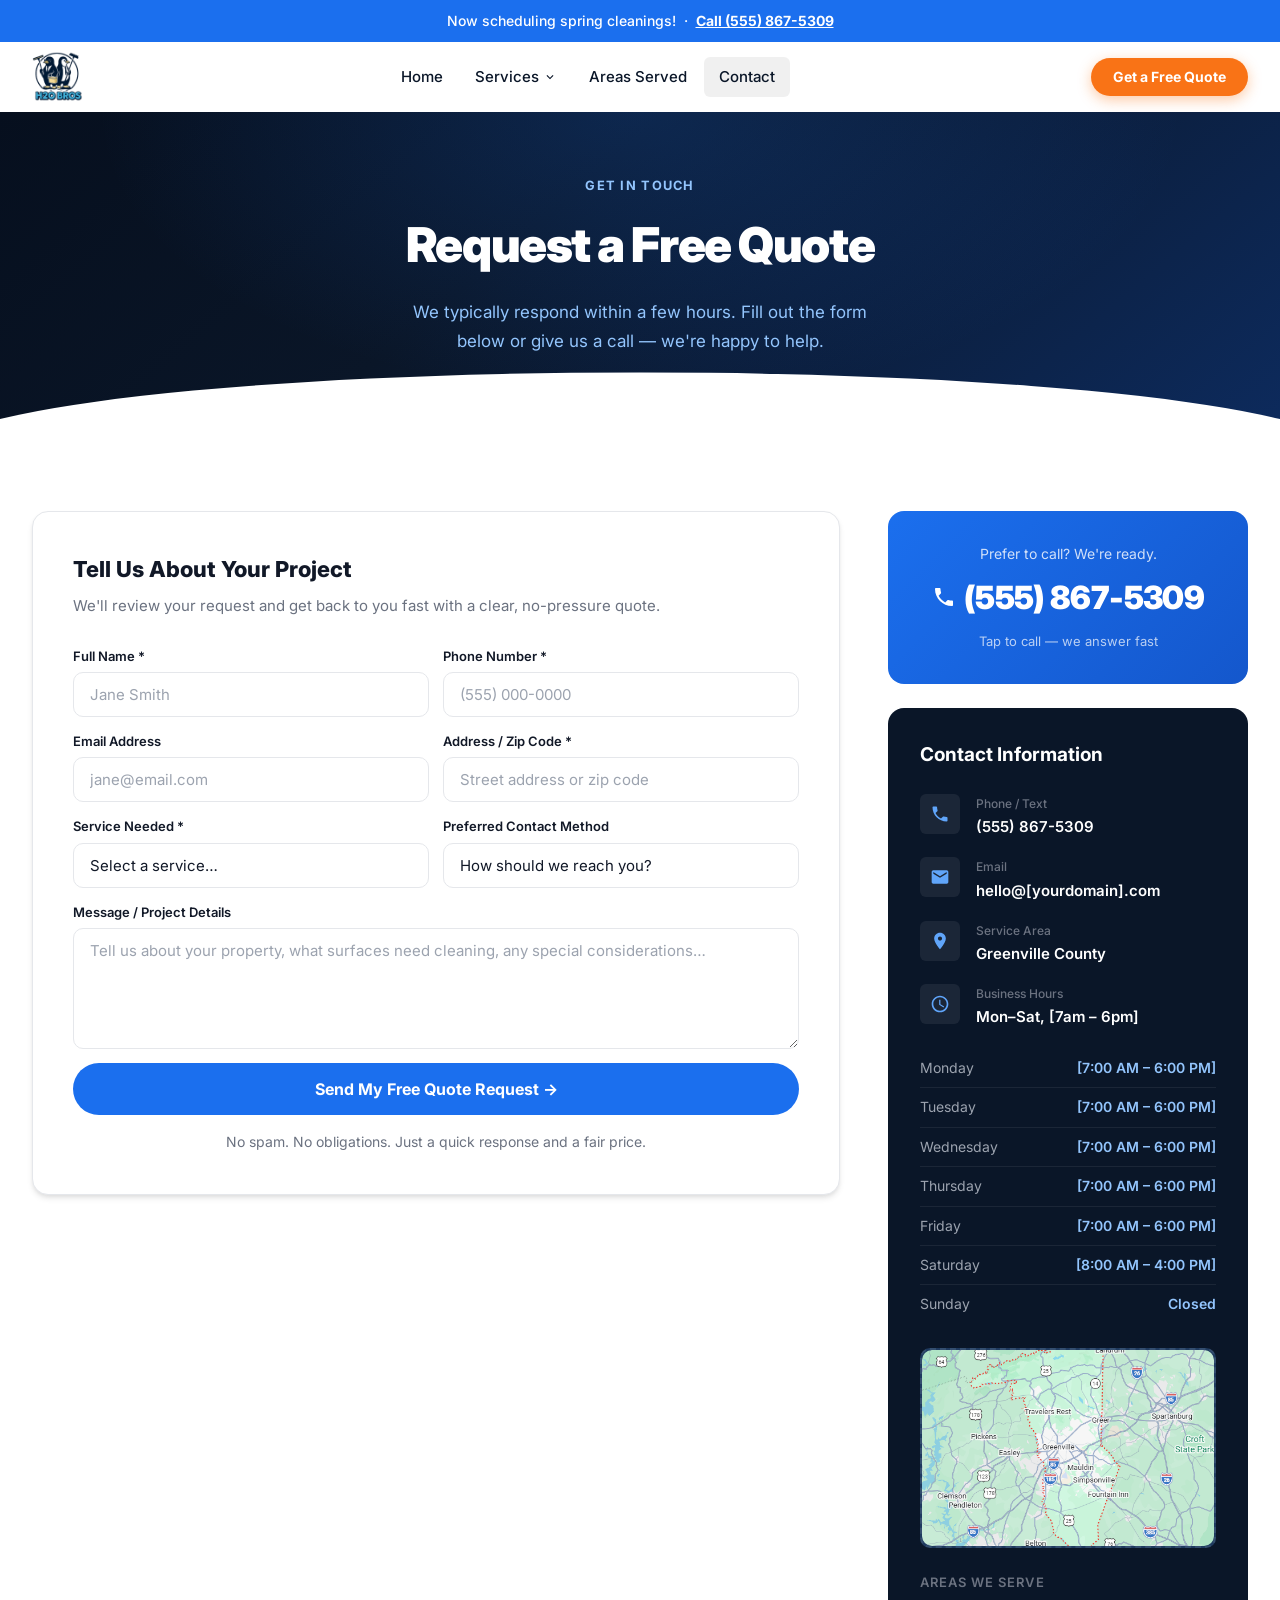
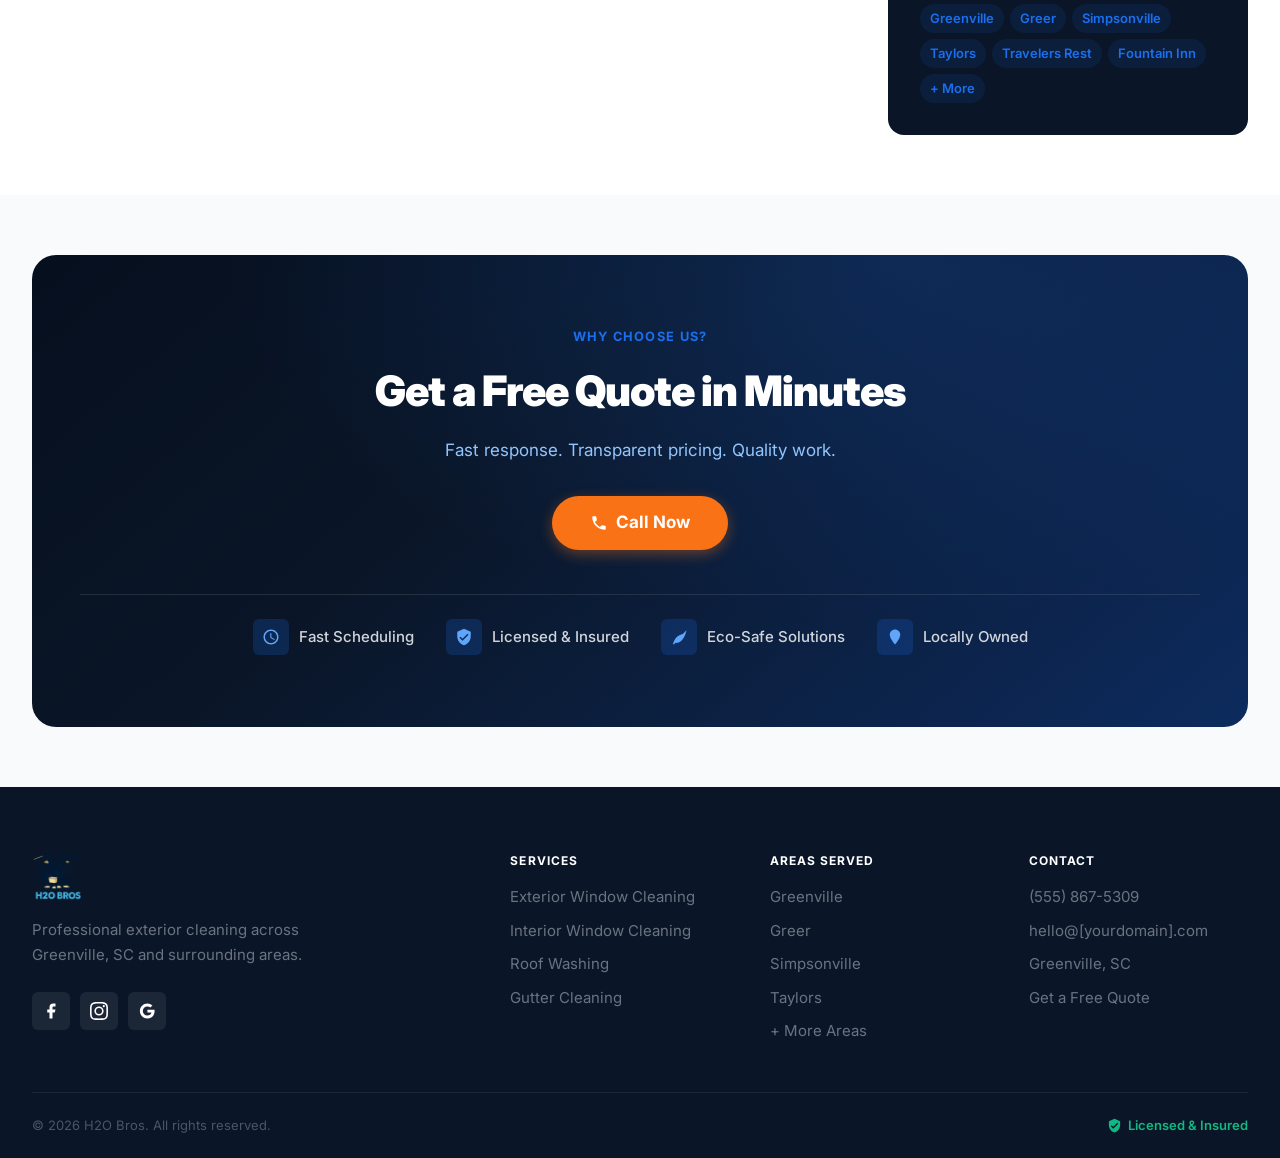
==== commit 18fcca4f: "v1.2" ====
--- a/contact.html
+++ b/contact.html
@@ -1,10 +1,12 @@
 <!DOCTYPE html>
 <html lang="en">
+
 <head>
   <meta charset="UTF-8">
   <meta name="viewport" content="width=device-width, initial-scale=1.0">
   <title>Contact &amp; Get a Free Quote | H2O Bros</title>
-  <meta name="description" content="Request a free exterior cleaning quote in Greenville, SC. Fast response, transparent pricing. Call (555) 867-5309 or fill out our quick form — we'll get back to you ASAP.">
+  <meta name="description"
+    content="Request a free exterior cleaning quote in Greenville, SC. Fast response, transparent pricing. Call (555) 867-5309 or fill out our quick form — we'll get back to you ASAP.">
   <link rel="stylesheet" href="css/styles.css">
   <style>
     /* Contact page specific overrides */
@@ -15,24 +17,28 @@
       border: 1px solid var(--color-border);
       box-shadow: var(--shadow-md);
     }
+
     .contact-form-title {
       font-size: 1.375rem;
       font-weight: 800;
       margin-bottom: .375rem;
     }
+
     .contact-form-sub {
       font-size: .9375rem;
       color: var(--color-text-muted);
       margin-bottom: 1.75rem;
     }
+
     .contact-areas-list {
       display: flex;
       flex-wrap: wrap;
       gap: .375rem;
       margin-top: .75rem;
     }
+
     .contact-area-tag {
-      background: rgba(27,111,238,.1);
+      background: rgba(27, 111, 238, .1);
       color: var(--color-accent);
       font-size: .8125rem;
       font-weight: 600;
@@ -41,29 +47,42 @@
     }
   </style>
 </head>
-<body>
-
-  <div class="alert-bar">Now scheduling spring cleanings! &nbsp;·&nbsp; <a href="tel:+15558675309">Call (555) 867-5309</a></div>
+
+<body class="page-white-nav">
+
+  <div class="alert-bar">Now scheduling spring cleanings! &nbsp;·&nbsp; <a href="tel:+15558675309">Call (555)
+      867-5309</a></div>
 
   <header class="site-header" role="banner">
     <div class="nav-bar">
       <div class="nav-bar-inner">
         <div class="nav-bar-left">
           <a href="index.html" class="site-logo" aria-label="H2O Bros — Home">
-            <img src="images/h2obros-transparent.svg" alt="H2O Bros" class="logo-img">
+            <img src="images/h2obros-logo.png" alt="H2O Bros" class="logo-img">
           </a>
         </div>
         <div class="nav-bar-center">
           <nav class="site-nav" aria-label="Primary navigation">
             <a href="index.html" class="nav-link">Home</a>
             <div class="nav-item">
-              <div class="nav-dropdown-trigger">Services <svg viewBox="0 0 24 24"><path d="M7.41 8.59L12 13.17l4.59-4.58L18 10l-6 6-6-6 1.41-1.41z"/></svg></div>
+              <div class="nav-dropdown-trigger">Services <svg viewBox="0 0 24 24">
+                  <path d="M7.41 8.59L12 13.17l4.59-4.58L18 10l-6 6-6-6 1.41-1.41z" />
+                </svg></div>
               <div class="nav-dropdown">
-                <a href="window-cleaning.html" class="dropdown-link"><svg viewBox="0 0 24 24"><path d="M20 3H4c-1.1 0-2 .9-2 2v14c0 1.1.9 2 2 2h16c1.1 0 2-.9 2-2V5c0-1.1-.9-2-2-2zm-9 14H4v-7h7v7zm0-9H4V5h7v3zm9 9h-7v-7h7v7zm0-9h-7V5h7v3z"/></svg>Window Cleaning</a>
-                <a href="pressure-washing.html" class="dropdown-link"><svg viewBox="0 0 24 24"><path d="M1 5h2v2H1zm4 0h2v2H5zm4 0h2v2H9zm4 0h2v2h-2zm4 0h2v2h-2z"/></svg>Pressure Washing</a>
-                <a href="soft-washing.html" class="dropdown-link"><svg viewBox="0 0 24 24"><path d="M17 8C8 10 5.9 16.17 3.82 21.34L5.71 22l1-2.3A4.49 4.49 0 008 20C19 20 22 3 22 3z"/></svg>Soft Washing</a>
-                <a href="roof-washing.html" class="dropdown-link"><svg viewBox="0 0 24 24"><path d="M10 20v-6h4v6h5v-8h3L12 3 2 12h3v8z"/></svg>Roof Washing</a>
-                <a href="gutter-cleaning.html" class="dropdown-link"><svg viewBox="0 0 24 24"><path d="M12 2C6.48 2 2 6.48 2 12s4.48 10 10 10 10-4.48 10-10S17.52 2 12 2z"/></svg>Gutter Cleaning</a>
+                <a href="window-cleaning.html" class="dropdown-link"><svg viewBox="0 0 24 24">
+                    <path
+                      d="M20 3H4c-1.1 0-2 .9-2 2v14c0 1.1.9 2 2 2h16c1.1 0 2-.9 2-2V5c0-1.1-.9-2-2-2zm-9 14H4v-7h7v7zm0-9H4V5h7v3zm9 9h-7v-7h7v7zm0-9h-7V5h7v3z" />
+                  </svg>Exterior Window Cleaning</a>
+                <a href="interior-window-cleaning.html" class="dropdown-link"><svg viewBox="0 0 24 24">
+                    <path
+                      d="M20 3H4c-1.1 0-2 .9-2 2v14c0 1.1.9 2 2 2h16c1.1 0 2-.9 2-2V5c0-1.1-.9-2-2-2zm-9 14H4v-7h7v7zm0-9H4V5h7v3z" />
+                  </svg>Interior Window Cleaning</a>
+                <a href="roof-washing.html" class="dropdown-link"><svg viewBox="0 0 24 24">
+                    <path d="M10 20v-6h4v6h5v-8h3L12 3 2 12h3v8z" />
+                  </svg>Roof Washing</a>
+                <a href="gutter-cleaning.html" class="dropdown-link"><svg viewBox="0 0 24 24">
+                    <path d="M12 2C6.48 2 2 6.48 2 12s4.48 10 10 10 10-4.48 10-10S17.52 2 12 2z" />
+                  </svg>Gutter Cleaning</a>
               </div>
             </div>
             <a href="index.html#areas" class="nav-link">Areas Served</a>
@@ -82,13 +101,22 @@
     <nav>
       <div class="mobile-nav-item"><a href="index.html" class="mobile-nav-link">Home</a></div>
       <div class="mobile-nav-item">
-        <button class="mobile-nav-link mobile-services-btn">Services <svg viewBox="0 0 24 24"><path d="M7.41 8.59L12 13.17l4.59-4.58L18 10l-6 6-6-6 1.41-1.41z"/></svg></button>
+        <button class="mobile-nav-link mobile-services-btn">Services <svg viewBox="0 0 24 24">
+            <path d="M7.41 8.59L12 13.17l4.59-4.58L18 10l-6 6-6-6 1.41-1.41z" />
+          </svg></button>
         <div class="mobile-nav-sublinks">
-          <a href="window-cleaning.html" class="mobile-nav-sublink"><svg viewBox="0 0 24 24"><path d="M8.59 16.59L13.17 12 8.59 7.41 10 6l6 6-6 6z"/></svg>Window Cleaning</a>
-          <a href="pressure-washing.html" class="mobile-nav-sublink"><svg viewBox="0 0 24 24"><path d="M8.59 16.59L13.17 12 8.59 7.41 10 6l6 6-6 6z"/></svg>Pressure Washing</a>
-          <a href="soft-washing.html" class="mobile-nav-sublink"><svg viewBox="0 0 24 24"><path d="M8.59 16.59L13.17 12 8.59 7.41 10 6l6 6-6 6z"/></svg>Soft Washing</a>
-          <a href="roof-washing.html" class="mobile-nav-sublink"><svg viewBox="0 0 24 24"><path d="M8.59 16.59L13.17 12 8.59 7.41 10 6l6 6-6 6z"/></svg>Roof Washing</a>
-          <a href="gutter-cleaning.html" class="mobile-nav-sublink"><svg viewBox="0 0 24 24"><path d="M8.59 16.59L13.17 12 8.59 7.41 10 6l6 6-6 6z"/></svg>Gutter Cleaning</a>
+          <a href="window-cleaning.html" class="mobile-nav-sublink"><svg viewBox="0 0 24 24">
+              <path d="M8.59 16.59L13.17 12 8.59 7.41 10 6l6 6-6 6z" />
+            </svg>Exterior Window Cleaning</a>
+          <a href="interior-window-cleaning.html" class="mobile-nav-sublink"><svg viewBox="0 0 24 24">
+              <path d="M8.59 16.59L13.17 12 8.59 7.41 10 6l6 6-6 6z" />
+            </svg>Interior Window Cleaning</a>
+          <a href="roof-washing.html" class="mobile-nav-sublink"><svg viewBox="0 0 24 24">
+              <path d="M8.59 16.59L13.17 12 8.59 7.41 10 6l6 6-6 6z" />
+            </svg>Roof Washing</a>
+          <a href="gutter-cleaning.html" class="mobile-nav-sublink"><svg viewBox="0 0 24 24">
+              <path d="M8.59 16.59L13.17 12 8.59 7.41 10 6l6 6-6 6z" />
+            </svg>Gutter Cleaning</a>
         </div>
       </div>
       <div class="mobile-nav-item"><a href="index.html#areas" class="mobile-nav-link">Areas Served</a></div>
@@ -108,7 +136,8 @@
         <div class="page-hero-content">
           <p class="section-label" style="color:#93C5FD;">Get in Touch</p>
           <h1 id="contact-hero-title" class="page-hero-title">Request a Free Quote</h1>
-          <p class="page-hero-sub">We typically respond within a few hours. Fill out the form below or give us a call — we're happy to help.</p>
+          <p class="page-hero-sub">We typically respond within a few hours. Fill out the form below or give us a call —
+            we're happy to help.</p>
         </div>
       </div>
     </section>
@@ -122,34 +151,38 @@
           <div>
             <div class="contact-form-wrap">
               <h2 id="contact-form-title" class="contact-form-title">Tell Us About Your Project</h2>
-              <p class="contact-form-sub">We'll review your request and get back to you fast with a clear, no-pressure quote.</p>
+              <p class="contact-form-sub">We'll review your request and get back to you fast with a clear, no-pressure
+                quote.</p>
 
               <form class="js-quote-form" aria-label="Quote request form" novalidate>
                 <div class="form-fields">
                   <div class="form-grid" style="margin-bottom:.875rem;">
                     <div class="form-group">
                       <label class="form-label form-label--dark" for="ct-name">Full Name *</label>
-                      <input class="form-input form-input--light" type="text" id="ct-name" name="name" placeholder="Jane Smith" required autocomplete="name">
+                      <input class="form-input form-input--light" type="text" id="ct-name" name="name"
+                        placeholder="Jane Smith" required autocomplete="name">
                     </div>
                     <div class="form-group">
                       <label class="form-label form-label--dark" for="ct-phone">Phone Number *</label>
-                      <input class="form-input form-input--light" type="tel" id="ct-phone" name="phone" placeholder="(555) 000-0000" required autocomplete="tel">
+                      <input class="form-input form-input--light" type="tel" id="ct-phone" name="phone"
+                        placeholder="(555) 000-0000" required autocomplete="tel">
                     </div>
                     <div class="form-group">
                       <label class="form-label form-label--dark" for="ct-email">Email Address</label>
-                      <input class="form-input form-input--light" type="email" id="ct-email" name="email" placeholder="jane@email.com" autocomplete="email">
+                      <input class="form-input form-input--light" type="email" id="ct-email" name="email"
+                        placeholder="jane@email.com" autocomplete="email">
                     </div>
                     <div class="form-group">
                       <label class="form-label form-label--dark" for="ct-address">Address / Zip Code *</label>
-                      <input class="form-input form-input--light" type="text" id="ct-address" name="address" placeholder="Street address or zip code" required autocomplete="postal-code">
+                      <input class="form-input form-input--light" type="text" id="ct-address" name="address"
+                        placeholder="Street address or zip code" required autocomplete="postal-code">
                     </div>
                     <div class="form-group">
                       <label class="form-label form-label--dark" for="ct-service">Service Needed *</label>
                       <select class="form-input form-input--light" id="ct-service" name="service" required>
                         <option value="" disabled selected>Select a service…</option>
-                        <option>Pressure Washing</option>
-                        <option>Soft Washing</option>
-                        <option>Window Cleaning</option>
+                        <option>Exterior Window Cleaning</option>
+                        <option>Interior Window Cleaning</option>
                         <option>Roof Washing</option>
                         <option>Gutter Cleaning</option>
                         <option>Multiple Services</option>
@@ -167,16 +200,23 @@
                     </div>
                     <div class="form-group span-2">
                       <label class="form-label form-label--dark" for="ct-message">Message / Project Details</label>
-                      <textarea class="form-input form-input--light" id="ct-message" name="message" rows="5" placeholder="Tell us about your property, what surfaces need cleaning, any special considerations…"></textarea>
-                    </div>
-                  </div>
-                  <button type="submit" class="form-submit" style="background: var(--color-accent);">Send My Free Quote Request &rarr;</button>
-                  <p class="text-sm text-muted mt-2" style="text-align:center;">No spam. No obligations. Just a quick response and a fair price.</p>
-                </div>
-                <div class="form-success" style="border-color:rgba(27,111,238,.3); background:var(--color-accent-light); color:var(--color-accent);" role="alert">
+                      <textarea class="form-input form-input--light" id="ct-message" name="message" rows="5"
+                        placeholder="Tell us about your property, what surfaces need cleaning, any special considerations…"></textarea>
+                    </div>
+                  </div>
+                  <button type="submit" class="form-submit" style="background: var(--color-accent);">Send My Free Quote
+                    Request &rarr;</button>
+                  <p class="text-sm text-muted mt-2" style="text-align:center;">No spam. No obligations. Just a quick
+                    response and a fair price.</p>
+                </div>
+                <div class="form-success"
+                  style="border-color:rgba(27,111,238,.3); background:var(--color-accent-light); color:var(--color-accent);"
+                  role="alert">
                   <div class="form-success-icon" style="color:var(--color-accent);">✓</div>
                   <h3 style="color:var(--color-text);">Thanks! We'll reach out ASAP.</h3>
-                  <p style="color:var(--color-text-muted);">We typically respond within a few hours during business hours. If it's urgent, call us directly at <a href="tel:+15558675309" style="color:var(--color-accent);font-weight:600;">(555) 867-5309</a>.</p>
+                  <p style="color:var(--color-text-muted);">We typically respond within a few hours during business
+                    hours. If it's urgent, call us directly at <a href="tel:+15558675309"
+                      style="color:var(--color-accent);font-weight:600;">(555) 867-5309</a>.</p>
                 </div>
               </form>
 
@@ -190,7 +230,10 @@
             <div class="click-to-call">
               <p class="click-to-call-label">Prefer to call? We're ready.</p>
               <a href="tel:+15558675309" class="click-to-call-number">
-                <svg viewBox="0 0 24 24"><path d="M6.62 10.79c1.44 2.83 3.76 5.14 6.59 6.59l2.2-2.2c.27-.27.67-.36 1.02-.24 1.12.37 2.33.57 3.57.57.55 0 1 .45 1 1V20c0 .55-.45 1-1 1-9.39 0-17-7.61-17-17 0-.55.45-1 1-1h3.5c.55 0 1 .45 1 1 0 1.25.2 2.45.57 3.57.11.35.03.74-.25 1.02l-2.2 2.2z"/></svg>
+                <svg viewBox="0 0 24 24">
+                  <path
+                    d="M6.62 10.79c1.44 2.83 3.76 5.14 6.59 6.59l2.2-2.2c.27-.27.67-.36 1.02-.24 1.12.37 2.33.57 3.57.57.55 0 1 .45 1 1V20c0 .55-.45 1-1 1-9.39 0-17-7.61-17-17 0-.55.45-1 1-1h3.5c.55 0 1 .45 1 1 0 1.25.2 2.45.57 3.57.11.35.03.74-.25 1.02l-2.2 2.2z" />
+                </svg>
                 (555) 867-5309
               </a>
               <p class="click-to-call-sub">Tap to call — we answer fast</p>
@@ -202,7 +245,10 @@
               <div class="contact-info-items">
                 <div class="contact-info-item">
                   <div class="contact-info-icon">
-                    <svg viewBox="0 0 24 24"><path d="M6.62 10.79c1.44 2.83 3.76 5.14 6.59 6.59l2.2-2.2c.27-.27.67-.36 1.02-.24 1.12.37 2.33.57 3.57.57.55 0 1 .45 1 1V20c0 .55-.45 1-1 1-9.39 0-17-7.61-17-17 0-.55.45-1 1-1h3.5c.55 0 1 .45 1 1 0 1.25.2 2.45.57 3.57.11.35.03.74-.25 1.02l-2.2 2.2z"/></svg>
+                    <svg viewBox="0 0 24 24">
+                      <path
+                        d="M6.62 10.79c1.44 2.83 3.76 5.14 6.59 6.59l2.2-2.2c.27-.27.67-.36 1.02-.24 1.12.37 2.33.57 3.57.57.55 0 1 .45 1 1V20c0 .55-.45 1-1 1-9.39 0-17-7.61-17-17 0-.55.45-1 1-1h3.5c.55 0 1 .45 1 1 0 1.25.2 2.45.57 3.57.11.35.03.74-.25 1.02l-2.2 2.2z" />
+                    </svg>
                   </div>
                   <div>
                     <span class="contact-info-label">Phone / Text</span>
@@ -211,16 +257,23 @@
                 </div>
                 <div class="contact-info-item">
                   <div class="contact-info-icon">
-                    <svg viewBox="0 0 24 24"><path d="M20 4H4c-1.1 0-2 .9-2 2v12c0 1.1.9 2 2 2h16c1.1 0 2-.9 2-2V6c0-1.1-.9-2-2-2zm0 4l-8 5-8-5V6l8 5 8-5v2z"/></svg>
+                    <svg viewBox="0 0 24 24">
+                      <path
+                        d="M20 4H4c-1.1 0-2 .9-2 2v12c0 1.1.9 2 2 2h16c1.1 0 2-.9 2-2V6c0-1.1-.9-2-2-2zm0 4l-8 5-8-5V6l8 5 8-5v2z" />
+                    </svg>
                   </div>
                   <div>
                     <span class="contact-info-label">Email</span>
-                    <span class="contact-info-value"><a href="mailto:hello@[yourdomain].com">hello@[yourdomain].com</a></span>
+                    <span class="contact-info-value"><a
+                        href="mailto:hello@[yourdomain].com">hello@[yourdomain].com</a></span>
                   </div>
                 </div>
                 <div class="contact-info-item">
                   <div class="contact-info-icon">
-                    <svg viewBox="0 0 24 24"><path d="M12 2C8.13 2 5 5.13 5 9c0 5.25 7 13 7 13s7-7.75 7-13c0-3.87-3.13-7-7-7zm0 9.5c-1.38 0-2.5-1.12-2.5-2.5s1.12-2.5 2.5-2.5 2.5 1.12 2.5 2.5-1.12 2.5-2.5 2.5z"/></svg>
+                    <svg viewBox="0 0 24 24">
+                      <path
+                        d="M12 2C8.13 2 5 5.13 5 9c0 5.25 7 13 7 13s7-7.75 7-13c0-3.87-3.13-7-7-7zm0 9.5c-1.38 0-2.5-1.12-2.5-2.5s1.12-2.5 2.5-2.5 2.5 1.12 2.5 2.5-1.12 2.5-2.5 2.5z" />
+                    </svg>
                   </div>
                   <div>
                     <span class="contact-info-label">Service Area</span>
@@ -229,7 +282,10 @@
                 </div>
                 <div class="contact-info-item">
                   <div class="contact-info-icon">
-                    <svg viewBox="0 0 24 24"><path d="M11.99 2C6.47 2 2 6.48 2 12s4.47 10 9.99 10C17.52 22 22 17.52 22 12S17.52 2 11.99 2zM12 20c-4.42 0-8-3.58-8-8s3.58-8 8-8 8 3.58 8 8-3.58 8-8 8zm.5-13H11v6l5.25 3.15.75-1.23-4.5-2.67V7z"/></svg>
+                    <svg viewBox="0 0 24 24">
+                      <path
+                        d="M11.99 2C6.47 2 2 6.48 2 12s4.47 10 9.99 10C17.52 22 22 17.52 22 12S17.52 2 11.99 2zM12 20c-4.42 0-8-3.58-8-8s3.58-8 8-8 8 3.58 8 8-3.58 8-8 8zm.5-13H11v6l5.25 3.15.75-1.23-4.5-2.67V7z" />
+                    </svg>
                   </div>
                   <div>
                     <span class="contact-info-label">Business Hours</span>
@@ -241,26 +297,47 @@
               <!-- Hours Table -->
               <table class="hours-table" aria-label="Business hours">
                 <tbody>
-                  <tr><td>Monday</td><td>[7:00 AM – 6:00 PM]</td></tr>
-                  <tr><td>Tuesday</td><td>[7:00 AM – 6:00 PM]</td></tr>
-                  <tr><td>Wednesday</td><td>[7:00 AM – 6:00 PM]</td></tr>
-                  <tr><td>Thursday</td><td>[7:00 AM – 6:00 PM]</td></tr>
-                  <tr><td>Friday</td><td>[7:00 AM – 6:00 PM]</td></tr>
-                  <tr><td>Saturday</td><td>[8:00 AM – 4:00 PM]</td></tr>
-                  <tr><td>Sunday</td><td>Closed</td></tr>
+                  <tr>
+                    <td>Monday</td>
+                    <td>[7:00 AM – 6:00 PM]</td>
+                  </tr>
+                  <tr>
+                    <td>Tuesday</td>
+                    <td>[7:00 AM – 6:00 PM]</td>
+                  </tr>
+                  <tr>
+                    <td>Wednesday</td>
+                    <td>[7:00 AM – 6:00 PM]</td>
+                  </tr>
+                  <tr>
+                    <td>Thursday</td>
+                    <td>[7:00 AM – 6:00 PM]</td>
+                  </tr>
+                  <tr>
+                    <td>Friday</td>
+                    <td>[7:00 AM – 6:00 PM]</td>
+                  </tr>
+                  <tr>
+                    <td>Saturday</td>
+                    <td>[8:00 AM – 4:00 PM]</td>
+                  </tr>
+                  <tr>
+                    <td>Sunday</td>
+                    <td>Closed</td>
+                  </tr>
                 </tbody>
               </table>
 
-              <!-- Map Placeholder -->
-              <div class="map-placeholder" aria-label="Service area map placeholder">
-                <svg viewBox="0 0 24 24"><path d="M12 2C8.13 2 5 5.13 5 9c0 5.25 7 13 7 13s7-7.75 7-13c0-3.87-3.13-7-7-7z"/></svg>
-                <span>Greenville, SC Service Area</span>
-                <span style="font-size:.75rem;">Embed Google Map here</span>
+              <!-- Map image -->
+              <div class="map-placeholder" aria-label="Service area map">
+                <img src="images/greenvillemaps.png" alt="Map of Greenville, SC and surrounding areas we serve" loading="lazy">
               </div>
 
               <!-- Areas Summary -->
               <div style="margin-top:1.5rem;">
-                <p style="font-size:.8125rem; color:#6B7280; font-weight:600; text-transform:uppercase; letter-spacing:.08em; margin-bottom:.75rem;">Areas We Serve</p>
+                <p
+                  style="font-size:.8125rem; color:#6B7280; font-weight:600; text-transform:uppercase; letter-spacing:.08em; margin-bottom:.75rem;">
+                  Areas We Serve</p>
                 <div class="contact-areas-list">
                   <span class="contact-area-tag">Greenville</span>
                   <span class="contact-area-tag">Greer</span>
@@ -289,15 +366,37 @@
           <p class="cta-block-subtitle">Fast response. Transparent pricing. Quality work.</p>
           <div class="cta-block-buttons">
             <a href="tel:+15558675309" class="btn btn-primary btn-lg">
-              <svg viewBox="0 0 24 24"><path d="M6.62 10.79c1.44 2.83 3.76 5.14 6.59 6.59l2.2-2.2c.27-.27.67-.36 1.02-.24 1.12.37 2.33.57 3.57.57.55 0 1 .45 1 1V20c0 .55-.45 1-1 1-9.39 0-17-7.61-17-17 0-.55.45-1 1-1h3.5c.55 0 1 .45 1 1 0 1.25.2 2.45.57 3.57.11.35.03.74-.25 1.02l-2.2 2.2z"/></svg>
+              <svg viewBox="0 0 24 24">
+                <path
+                  d="M6.62 10.79c1.44 2.83 3.76 5.14 6.59 6.59l2.2-2.2c.27-.27.67-.36 1.02-.24 1.12.37 2.33.57 3.57.57.55 0 1 .45 1 1V20c0 .55-.45 1-1 1-9.39 0-17-7.61-17-17 0-.55.45-1 1-1h3.5c.55 0 1 .45 1 1 0 1.25.2 2.45.57 3.57.11.35.03.74-.25 1.02l-2.2 2.2z" />
+              </svg>
               Call Now
             </a>
           </div>
-          <div style="display:flex; flex-wrap:wrap; gap:2rem; justify-content:center; padding-top:1.5rem; border-top:1px solid rgba(255,255,255,.1); position:relative; z-index:1;">
-            <div class="trust-item"><div class="trust-icon"><svg viewBox="0 0 24 24"><path d="M11.99 2C6.47 2 2 6.48 2 12s4.47 10 9.99 10C17.52 22 22 17.52 22 12S17.52 2 11.99 2zM12 20c-4.42 0-8-3.58-8-8s3.58-8 8-8 8 3.58 8 8-3.58 8-8 8zm.5-13H11v6l5.25 3.15.75-1.23-4.5-2.67V7z"/></svg></div>Fast Scheduling</div>
-            <div class="trust-item"><div class="trust-icon"><svg viewBox="0 0 24 24"><path d="M12 1L3 5v6c0 5.55 3.84 10.74 9 12 5.16-1.26 9-6.45 9-12V5l-9-4zm-2 16l-4-4 1.41-1.41L10 14.17l6.59-6.59L18 9l-8 8z"/></svg></div>Licensed &amp; Insured</div>
-            <div class="trust-item"><div class="trust-icon"><svg viewBox="0 0 24 24"><path d="M17 8C8 10 5.9 16.17 3.82 21.34L5.71 22l1-2.3A4.49 4.49 0 008 20C19 20 22 3 22 3z"/></svg></div>Eco-Safe Solutions</div>
-            <div class="trust-item"><div class="trust-icon"><svg viewBox="0 0 24 24"><path d="M12 2C8.13 2 5 5.13 5 9c0 5.25 7 13 7 13s7-7.75 7-13c0-3.87-3.13-7-7-7z"/></svg></div>Locally Owned</div>
+          <div
+            style="display:flex; flex-wrap:wrap; gap:2rem; justify-content:center; padding-top:1.5rem; border-top:1px solid rgba(255,255,255,.1); position:relative; z-index:1;">
+            <div class="trust-item">
+              <div class="trust-icon"><svg viewBox="0 0 24 24">
+                  <path
+                    d="M11.99 2C6.47 2 2 6.48 2 12s4.47 10 9.99 10C17.52 22 22 17.52 22 12S17.52 2 11.99 2zM12 20c-4.42 0-8-3.58-8-8s3.58-8 8-8 8 3.58 8 8-3.58 8-8 8zm.5-13H11v6l5.25 3.15.75-1.23-4.5-2.67V7z" />
+                </svg></div>Fast Scheduling
+            </div>
+            <div class="trust-item">
+              <div class="trust-icon"><svg viewBox="0 0 24 24">
+                  <path
+                    d="M12 1L3 5v6c0 5.55 3.84 10.74 9 12 5.16-1.26 9-6.45 9-12V5l-9-4zm-2 16l-4-4 1.41-1.41L10 14.17l6.59-6.59L18 9l-8 8z" />
+                </svg></div>Licensed &amp; Insured
+            </div>
+            <div class="trust-item">
+              <div class="trust-icon"><svg viewBox="0 0 24 24">
+                  <path d="M17 8C8 10 5.9 16.17 3.82 21.34L5.71 22l1-2.3A4.49 4.49 0 008 20C19 20 22 3 22 3z" />
+                </svg></div>Eco-Safe Solutions
+            </div>
+            <div class="trust-item">
+              <div class="trust-icon"><svg viewBox="0 0 24 24">
+                  <path d="M12 2C8.13 2 5 5.13 5 9c0 5.25 7 13 7 13s7-7.75 7-13c0-3.87-3.13-7-7-7z" />
+                </svg></div>Locally Owned
+            </div>
           </div>
         </div>
       </div>
@@ -310,27 +409,110 @@
       <div class="footer-grid">
         <div>
           <a href="index.html" class="site-logo footer-logo" aria-label="H2O Bros Home">
-            <img src="images/h2obros-transparent.svg" alt="H2O Bros" class="logo-img">
+            <img src="images/h2obros-logo.png" alt="H2O Bros" class="logo-img">
           </a>
           <p class="footer-tagline">Professional exterior cleaning across Greenville, SC and surrounding areas.</p>
           <div class="social-links">
-            <a href="https://facebook.com/[yourpage]" class="social-link" aria-label="Facebook" target="_blank" rel="noopener"><svg viewBox="0 0 24 24"><path d="M18 2h-3a5 5 0 00-5 5v3H7v4h3v8h4v-8h3l1-4h-4V7a1 1 0 011-1h3z"/></svg></a>
-            <a href="https://instagram.com/[yourhandle]" class="social-link" aria-label="Instagram" target="_blank" rel="noopener"><svg viewBox="0 0 24 24"><path d="M12 2.163c3.204 0 3.584.012 4.85.07 3.252.148 4.771 1.691 4.919 4.919.058 1.265.069 1.645.069 4.849 0 3.205-.012 3.584-.069 4.849-.149 3.225-1.664 4.771-4.919 4.919-1.266.058-1.644.07-4.85.07-3.204 0-3.584-.012-4.849-.07-3.26-.149-4.771-1.699-4.919-4.92-.058-1.265-.07-1.644-.07-4.849 0-3.204.013-3.583.07-4.849.149-3.227 1.664-4.771 4.919-4.919 1.266-.057 1.645-.069 4.849-.069zm0-2.163c-3.259 0-3.667.014-4.947.072-4.358.2-6.78 2.618-6.98 6.98-.059 1.281-.073 1.689-.073 4.948 0 3.259.014 3.668.072 4.948.2 4.358 2.618 6.78 6.98 6.98 1.281.058 1.689.072 4.948.072 3.259 0 3.668-.014 4.948-.072 4.354-.2 6.782-2.618 6.979-6.98.059-1.28.073-1.689.073-4.948 0-3.259-.014-3.667-.072-4.947-.196-4.354-2.617-6.78-6.979-6.98C15.668.014 15.259 0 12 0zm0 5.838a6.162 6.162 0 100 12.324 6.162 6.162 0 000-12.324zM12 16a4 4 0 110-8 4 4 0 010 8zm6.406-11.845a1.44 1.44 0 100 2.881 1.44 1.44 0 000-2.881z"/></svg></a>
-            <a href="https://g.page/[yourpage]" class="social-link" aria-label="Google" target="_blank" rel="noopener"><svg viewBox="0 0 24 24"><path d="M12.545 10.239v3.821h5.445c-.712 2.315-2.647 3.972-5.445 3.972a6.033 6.033 0 110-12.064c1.498 0 2.866.549 3.921 1.453l2.814-2.814A9.969 9.969 0 0012.545 2C7.021 2 2.543 6.477 2.543 12s4.478 10 10.002 10c8.396 0 10.249-7.85 9.426-11.748l-9.426-.013z"/></svg></a>
+            <a href="https://facebook.com/[yourpage]" class="social-link" aria-label="Facebook" target="_blank"
+              rel="noopener"><svg viewBox="0 0 24 24">
+                <path d="M18 2h-3a5 5 0 00-5 5v3H7v4h3v8h4v-8h3l1-4h-4V7a1 1 0 011-1h3z" />
+              </svg></a>
+            <a href="https://instagram.com/[yourhandle]" class="social-link" aria-label="Instagram" target="_blank"
+              rel="noopener"><svg viewBox="0 0 24 24">
+                <path
+                  d="M12 2.163c3.204 0 3.584.012 4.85.07 3.252.148 4.771 1.691 4.919 4.919.058 1.265.069 1.645.069 4.849 0 3.205-.012 3.584-.069 4.849-.149 3.225-1.664 4.771-4.919 4.919-1.266.058-1.644.07-4.85.07-3.204 0-3.584-.012-4.849-.07-3.26-.149-4.771-1.699-4.919-4.92-.058-1.265-.07-1.644-.07-4.849 0-3.204.013-3.583.07-4.849.149-3.227 1.664-4.771 4.919-4.919 1.266-.057 1.645-.069 4.849-.069zm0-2.163c-3.259 0-3.667.014-4.947.072-4.358.2-6.78 2.618-6.98 6.98-.059 1.281-.073 1.689-.073 4.948 0 3.259.014 3.668.072 4.948.2 4.358 2.618 6.78 6.98 6.98 1.281.058 1.689.072 4.948.072 3.259 0 3.668-.014 4.948-.072 4.354-.2 6.782-2.618 6.979-6.98.059-1.28.073-1.689.073-4.948 0-3.259-.014-3.667-.072-4.947-.196-4.354-2.617-6.78-6.979-6.98C15.668.014 15.259 0 12 0zm0 5.838a6.162 6.162 0 100 12.324 6.162 6.162 0 000-12.324zM12 16a4 4 0 110-8 4 4 0 010 8zm6.406-11.845a1.44 1.44 0 100 2.881 1.44 1.44 0 000-2.881z" />
+              </svg></a>
+            <a href="https://g.page/[yourpage]" class="social-link" aria-label="Google" target="_blank"
+              rel="noopener"><svg viewBox="0 0 24 24">
+                <path
+                  d="M12.545 10.239v3.821h5.445c-.712 2.315-2.647 3.972-5.445 3.972a6.033 6.033 0 110-12.064c1.498 0 2.866.549 3.921 1.453l2.814-2.814A9.969 9.969 0 0012.545 2C7.021 2 2.543 6.477 2.543 12s4.478 10 10.002 10c8.396 0 10.249-7.85 9.426-11.748l-9.426-.013z" />
+              </svg></a>
           </div>
         </div>
-        <div><h3 class="footer-col-title">Services</h3><ul class="footer-links"><li><a href="pressure-washing.html" class="footer-link">Pressure Washing</a></li><li><a href="soft-washing.html" class="footer-link">Soft Washing</a></li><li><a href="window-cleaning.html" class="footer-link">Window Cleaning</a></li><li><a href="roof-washing.html" class="footer-link">Roof Washing</a></li><li><a href="gutter-cleaning.html" class="footer-link">Gutter Cleaning</a></li></ul></div>
-        <div><h3 class="footer-col-title">Areas Served</h3><ul class="footer-links"><li><a href="index.html#areas" class="footer-link">Greenville</a></li><li><a href="index.html#areas" class="footer-link">Greer</a></li><li><a href="index.html#areas" class="footer-link">Simpsonville</a></li><li><a href="index.html#areas" class="footer-link">Taylors</a></li><li><a href="index.html#areas" class="footer-link">+ More Areas</a></li></ul></div>
-        <div><h3 class="footer-col-title">Contact</h3><ul class="footer-links"><li><a href="tel:+15558675309" class="footer-link">(555) 867-5309</a></li><li><a href="mailto:hello@[yourdomain].com" class="footer-link">hello@[yourdomain].com</a></li><li><span class="footer-link">Greenville, SC</span></li><li><a href="contact.html" class="footer-link">Get a Free Quote</a></li></ul></div>
+        <div>
+          <h3 class="footer-col-title">Services</h3>
+          <ul class="footer-links">
+            <li><a href="window-cleaning.html" class="footer-link">Exterior Window Cleaning</a></li>
+            <li><a href="interior-window-cleaning.html" class="footer-link">Interior Window Cleaning</a></li>
+            <li><a href="roof-washing.html" class="footer-link">Roof Washing</a></li>
+            <li><a href="gutter-cleaning.html" class="footer-link">Gutter Cleaning</a></li>
+          </ul>
+        </div>
+        <div>
+          <h3 class="footer-col-title">Areas Served</h3>
+          <ul class="footer-links">
+            <li><a href="index.html#areas" class="footer-link">Greenville</a></li>
+            <li><a href="index.html#areas" class="footer-link">Greer</a></li>
+            <li><a href="index.html#areas" class="footer-link">Simpsonville</a></li>
+            <li><a href="index.html#areas" class="footer-link">Taylors</a></li>
+            <li><a href="index.html#areas" class="footer-link">+ More Areas</a></li>
+          </ul>
+        </div>
+        <div>
+          <h3 class="footer-col-title">Contact</h3>
+          <ul class="footer-links">
+            <li><a href="tel:+15558675309" class="footer-link">(555) 867-5309</a></li>
+            <li><a href="mailto:hello@[yourdomain].com" class="footer-link">hello@[yourdomain].com</a></li>
+            <li><span class="footer-link">Greenville, SC</span></li>
+            <li><a href="contact.html" class="footer-link">Get a Free Quote</a></li>
+          </ul>
+        </div>
       </div>
       <div class="footer-bottom">
         <p class="footer-copy">&copy; 2026 H2O Bros. All rights reserved.</p>
-        <p class="footer-trust"><svg viewBox="0 0 24 24"><path d="M12 1L3 5v6c0 5.55 3.84 10.74 9 12 5.16-1.26 9-6.45 9-12V5l-9-4zm-2 16l-4-4 1.41-1.41L10 14.17l6.59-6.59L18 9l-8 8z"/></svg>Licensed &amp; Insured</p>
+        <p class="footer-trust"><svg viewBox="0 0 24 24">
+            <path
+              d="M12 1L3 5v6c0 5.55 3.84 10.74 9 12 5.16-1.26 9-6.45 9-12V5l-9-4zm-2 16l-4-4 1.41-1.41L10 14.17l6.59-6.59L18 9l-8 8z" />
+          </svg>Licensed &amp; Insured</p>
       </div>
     </div>
   </footer>
 
-  <button class="scroll-top" aria-label="Scroll to top"><svg viewBox="0 0 24 24"><path d="M7.41 15.41L12 10.83l4.59 4.58L18 14l-6-6-6 6z"/></svg></button>
+  <button class="scroll-top" aria-label="Scroll to top"><svg viewBox="0 0 24 24">
+      <path d="M7.41 15.41L12 10.83l4.59 4.58L18 14l-6-6-6 6z" />
+    </svg></button>
   <script src="js/main.js" defer></script>
+  <script>
+    const scriptURL = 'https://script.google.com/macros/s/AKfycbwArGrbIzmSuiJEHUI5LlLtnlTuxTVNrVwBgrEv4VzVxQVNSDPQlnIWHJ3zToCs--EuPw/exec';
+  
+    const form = document.querySelector('.js-quote-form');
+    const formFields = document.querySelector('.form-fields');
+    const successMessage = document.querySelector('.form-success');
+    const submitButton = document.querySelector('.form-submit');
+  
+    if (form && formFields && successMessage && submitButton) {
+      const originalSubmitHTML = submitButton.innerHTML;
+      successMessage.style.display = 'none';
+  
+      form.addEventListener('submit', (e) => {
+        e.preventDefault();
+  
+        if (!form.checkValidity()) {
+          form.reportValidity();
+          return;
+        }
+  
+        submitButton.disabled = true;
+        submitButton.innerHTML = 'Sending...';
+  
+        // Revert to plain FormData. Google Apps Script natively handles this 
+        // perfectly without needing manual headers or no-cors hacks.
+        const requestBody = new FormData(form);
+  
+        fetch(scriptURL, { method: 'POST', body: requestBody })
+          .then(response => {
+            formFields.style.display = 'none';
+            successMessage.style.display = 'block';
+          })
+          .catch(error => {
+            console.error('Error!', error.message);
+            submitButton.disabled = false;
+            submitButton.innerHTML = originalSubmitHTML;
+            alert('There was an error submitting your request. Please try again.');
+          });
+      });
+    }
+  </script>
 </body>
-</html>
+
+</html>
--- a/css/styles.css
+++ b/css/styles.css
@@ -201,6 +201,35 @@
 }
 .site-header.scrolled { box-shadow: 0 2px 24px rgba(0,0,0,.35); }
 
+/* Home + service pages: white navbar */
+.page-home .site-header,
+.page-white-nav .site-header {
+  background: white;
+}
+.page-home .site-header.scrolled,
+.page-white-nav .site-header.scrolled {
+  box-shadow: 0 2px 16px rgba(0,0,0,.08);
+}
+.page-home .nav-link,
+.page-home .nav-dropdown-trigger,
+.page-white-nav .nav-link,
+.page-white-nav .nav-dropdown-trigger {
+  color: var(--color-primary);
+}
+.page-home .nav-link:hover,
+.page-home .nav-link.active,
+.page-home .nav-dropdown-trigger:hover,
+.page-white-nav .nav-link:hover,
+.page-white-nav .nav-link.active,
+.page-white-nav .nav-dropdown-trigger:hover {
+  color: var(--color-primary);
+  background: rgba(0,0,0,.06);
+}
+.page-home .mobile-toggle span,
+.page-white-nav .mobile-toggle span {
+  background: var(--color-primary);
+}
+
 /* Nav bar: full-width wrapper, inner max 1536px */
 .nav-bar {
   width: 100%;
@@ -247,8 +276,15 @@
   gap: .625rem;
 }
 .logo-img {
-  height: 44px;
+  height: 52px;
   width: auto;
+}
+/* Ensure header logo same size on all pages (home, services, contact) */
+.site-header .logo-img,
+.nav-bar .logo-img {
+  height: 52px;
+  width: auto;
+  min-height: 52px;
 }
 .logo-mark {
   width: 38px;
@@ -536,6 +572,7 @@
 }
 /* Per-service hero images (match filenames in images folder) */
 .service-hero--pressure { background-image: url('../images/pressurewashing.jpeg'); }
+.service-hero--interior-window { background-image: url('../images/interiorwindowcleaninghero.jpeg'); }
 .service-hero--soft { background-image: url('../images/softwashing.jpeg'); }
 .service-hero--window { background-image: url('../images/windowcleaning.jpeg'); }
 .service-hero--roof { background-image: url('../images/roofwashing.jpeg'); }
@@ -695,13 +732,18 @@
   gap: 1.5rem;
   justify-content: center;
 }
-@media (min-width: 1280px) {
+@media (min-width: 768px) {
   .services-flex {
     display: grid;
-    grid-template-columns: repeat(5, 1fr);
+    grid-template-columns: repeat(2, 1fr);
     gap: 1.5rem;
   }
   .service-card { max-width: none; }
+}
+@media (min-width: 1024px) {
+  .services-flex {
+    grid-template-columns: repeat(4, 1fr);
+  }
 }
 .service-card {
   background: white;
@@ -732,10 +774,12 @@
 /* Service cards with background images */
 .service-card--pressure { background-image: url('../images/pressurewashing.jpeg'); }
 .service-card--soft { background-image: url('../images/softwashing.jpeg'); }
+.service-card--interior-window { background-image: url('../images/interiorwindowcleaning.jpeg'); }
 .service-card--window { background-image: url('../images/windowcleaning.jpeg'); }
 .service-card--roof { background-image: url('../images/roofwashing.jpeg'); }
 .service-card--gutter { background-image: url('../images/guttercleaning.jpeg'); }
 .service-card--pressure,
+.service-card--interior-window,
 .service-card--soft,
 .service-card--window,
 .service-card--roof,
@@ -745,6 +789,7 @@
   color: white;
 }
 .service-card--pressure::before,
+.service-card--interior-window::before,
 .service-card--soft::before,
 .service-card--window::before,
 .service-card--roof::before,
@@ -757,6 +802,7 @@
   z-index: 0;
 }
 .service-card--pressure .service-card-icon,
+.service-card--interior-window .service-card-icon,
 .service-card--soft .service-card-icon,
 .service-card--window .service-card-icon,
 .service-card--roof .service-card-icon,
@@ -766,12 +812,15 @@
   z-index: 1;
 }
 .service-card--pressure .service-card-icon svg,
+.service-card--interior-window .service-card-icon svg,
 .service-card--soft .service-card-icon svg,
 .service-card--window .service-card-icon svg,
 .service-card--roof .service-card-icon svg,
 .service-card--gutter .service-card-icon svg { fill: white; }
 .service-card--pressure .service-card-title,
 .service-card--pressure .service-card-desc,
+.service-card--interior-window .service-card-title,
+.service-card--interior-window .service-card-desc,
 .service-card--soft .service-card-title,
 .service-card--soft .service-card-desc,
 .service-card--window .service-card-title,
@@ -781,11 +830,13 @@
 .service-card--gutter .service-card-title,
 .service-card--gutter .service-card-desc { color: white; position: relative; z-index: 1; }
 .service-card--pressure .service-card-desc,
+.service-card--interior-window .service-card-desc,
 .service-card--soft .service-card-desc,
 .service-card--window .service-card-desc,
 .service-card--roof .service-card-desc,
 .service-card--gutter .service-card-desc { color: rgba(255,255,255,.92); }
 .service-card--pressure .service-card-link,
+.service-card--interior-window .service-card-link,
 .service-card--soft .service-card-link,
 .service-card--window .service-card-link,
 .service-card--roof .service-card-link,
@@ -1339,7 +1390,8 @@
 .map-placeholder {
   background: #1E3A5F;
   border-radius: var(--radius-md);
-  height: 180px;
+  height: 200px;
+  max-width: 100%;
   display: flex;
   align-items: center;
   justify-content: center;
@@ -1350,6 +1402,15 @@
   border: 2px dashed rgba(255,255,255,.1);
   flex-direction: column;
   gap: .5rem;
+  overflow: hidden;
+}
+.map-placeholder img {
+  width: 100%;
+  height: 100%;
+  object-fit: cover;
+  object-position: center;
+  display: block;
+  border-radius: inherit;
 }
 .map-placeholder svg { width: 28px; height: 28px; fill: rgba(255,255,255,.25); }
 
@@ -1380,6 +1441,9 @@
   background: var(--color-primary);
   color: #D1D5DB;
   padding: 4rem 0 0;
+}
+.page-home .site-footer .footer-logo .logo-img {
+  filter: drop-shadow(0 0 10px rgba(255,255,255,.55)) drop-shadow(0 0 22px rgba(255,255,255,.25));
 }
 .footer-grid {
   display: grid;
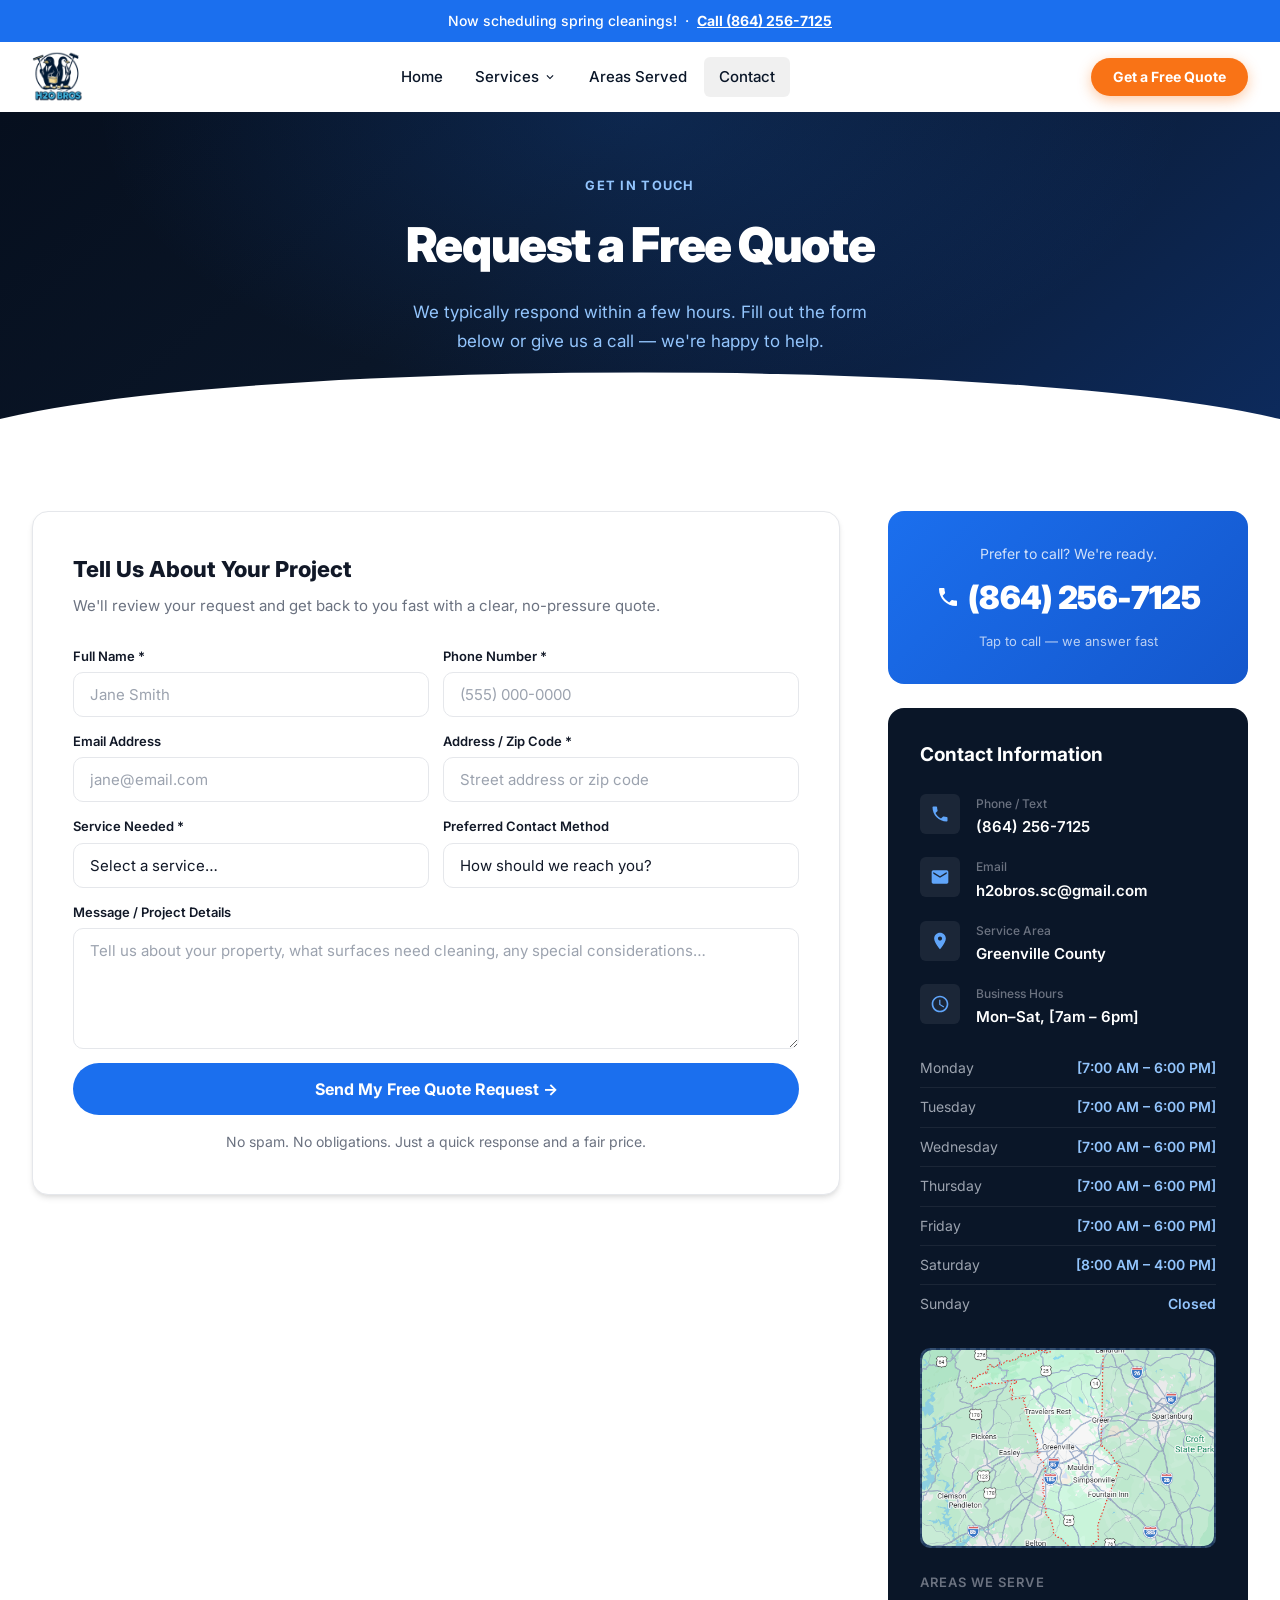
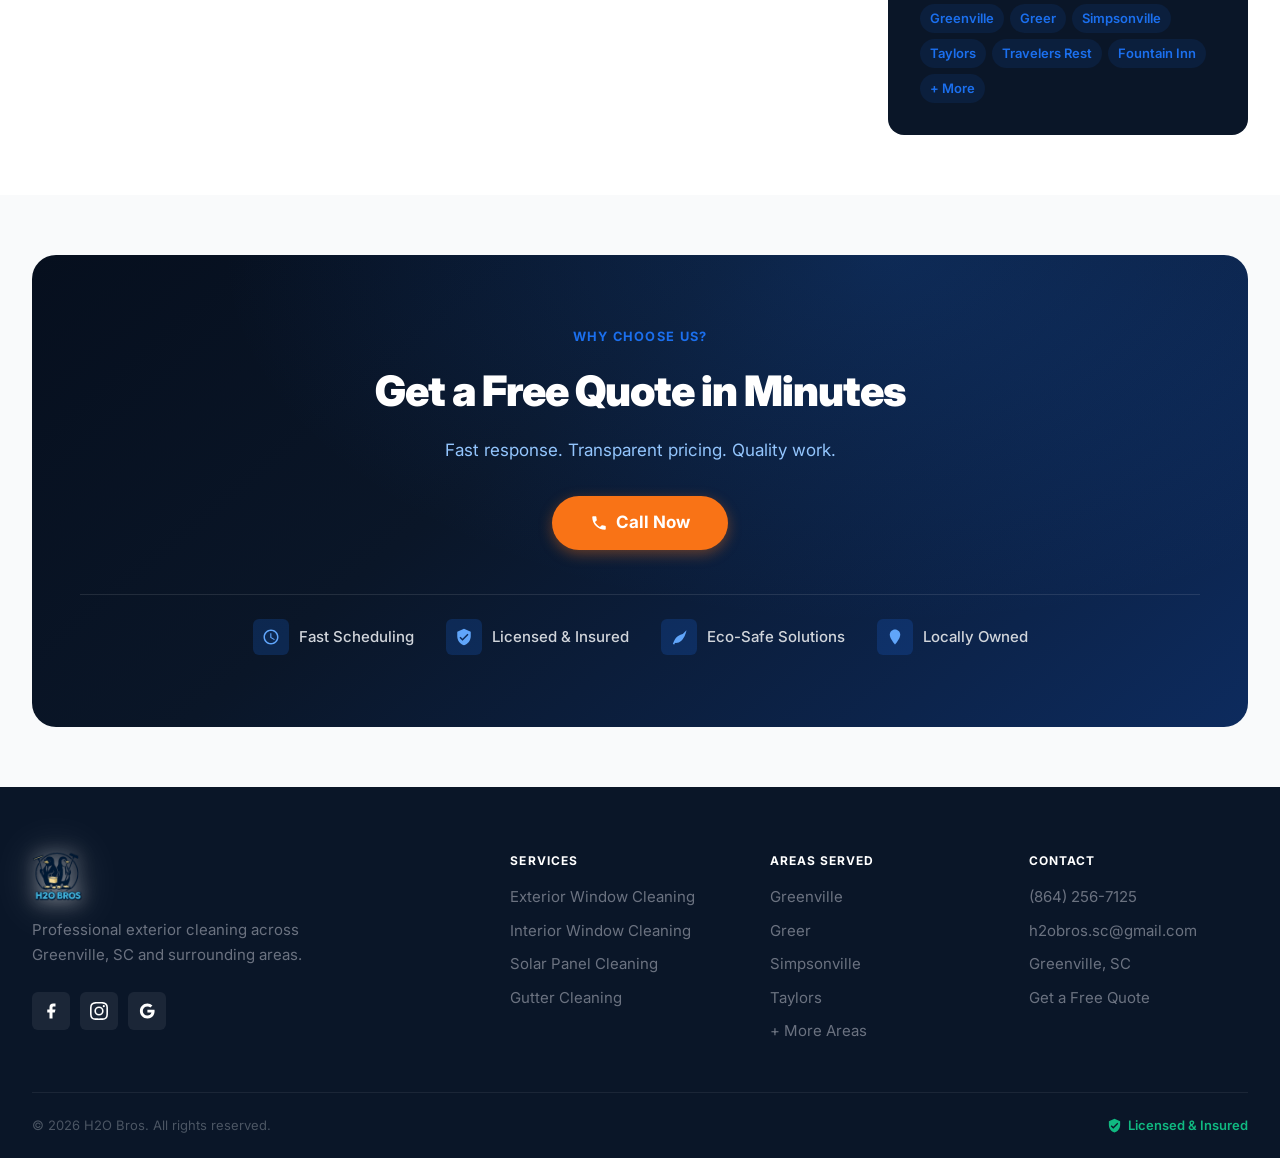
==== commit 4b1f7d00: "v3" ====
--- a/contact.html
+++ b/contact.html
@@ -6,7 +6,7 @@
   <meta name="viewport" content="width=device-width, initial-scale=1.0">
   <title>Contact &amp; Get a Free Quote | H2O Bros</title>
   <meta name="description"
-    content="Request a free exterior cleaning quote in Greenville, SC. Fast response, transparent pricing. Call (555) 867-5309 or fill out our quick form — we'll get back to you ASAP.">
+    content="Request a free exterior cleaning quote in Greenville, SC. Fast response, transparent pricing. Call (864) 256-7125 or fill out our quick form — we'll get back to you ASAP.">
   <link rel="stylesheet" href="css/styles.css">
   <style>
     /* Contact page specific overrides */
@@ -50,8 +50,8 @@
 
 <body class="page-white-nav">
 
-  <div class="alert-bar">Now scheduling spring cleanings! &nbsp;·&nbsp; <a href="tel:+15558675309">Call (555)
-      867-5309</a></div>
+  <div class="alert-bar">Now scheduling spring cleanings! &nbsp;·&nbsp; <a href="tel:+18642567125">Call (864)
+    256-7125</a></div>
 
   <header class="site-header" role="banner">
     <div class="nav-bar">
@@ -77,9 +77,9 @@
                     <path
                       d="M20 3H4c-1.1 0-2 .9-2 2v14c0 1.1.9 2 2 2h16c1.1 0 2-.9 2-2V5c0-1.1-.9-2-2-2zm-9 14H4v-7h7v7zm0-9H4V5h7v3z" />
                   </svg>Interior Window Cleaning</a>
-                <a href="roof-washing.html" class="dropdown-link"><svg viewBox="0 0 24 24">
-                    <path d="M10 20v-6h4v6h5v-8h3L12 3 2 12h3v8z" />
-                  </svg>Roof Washing</a>
+                <a href="solar-panel-cleaning.html" class="dropdown-link"><svg viewBox="0 0 24 24">
+                    <path d="M3 13h2v-2H3v2zm2.83-6.17l1.41-1.41L5.83 4 4.42 5.41l1.41 1.42zM13 3h-2v2h2V3zm6.17 2.83l-1.41-1.41L16.35 5.83l1.41 1.41 1.41-1.41zM19 11v2h2v-2h-2zm-8 10h2v-2h-2v2zm-6.17-2.83l1.41 1.41 1.41-1.41-1.41-1.41-1.41 1.41zM18.17 19.17l1.41-1.41-1.41-1.41-1.41 1.41 1.41 1.41zM12 7a5 5 0 100 10 5 5 0 000-10zm0 8a3 3 0 110-6 3 3 0 010 6z" />
+                  </svg>Solar Panel Cleaning</a>
                 <a href="gutter-cleaning.html" class="dropdown-link"><svg viewBox="0 0 24 24">
                     <path d="M12 2C6.48 2 2 6.48 2 12s4.48 10 10 10 10-4.48 10-10S17.52 2 12 2z" />
                   </svg>Gutter Cleaning</a>
@@ -111,9 +111,9 @@
           <a href="interior-window-cleaning.html" class="mobile-nav-sublink"><svg viewBox="0 0 24 24">
               <path d="M8.59 16.59L13.17 12 8.59 7.41 10 6l6 6-6 6z" />
             </svg>Interior Window Cleaning</a>
-          <a href="roof-washing.html" class="mobile-nav-sublink"><svg viewBox="0 0 24 24">
+          <a href="solar-panel-cleaning.html" class="mobile-nav-sublink"><svg viewBox="0 0 24 24">
               <path d="M8.59 16.59L13.17 12 8.59 7.41 10 6l6 6-6 6z" />
-            </svg>Roof Washing</a>
+            </svg>Solar Panel Cleaning</a>
           <a href="gutter-cleaning.html" class="mobile-nav-sublink"><svg viewBox="0 0 24 24">
               <path d="M8.59 16.59L13.17 12 8.59 7.41 10 6l6 6-6 6z" />
             </svg>Gutter Cleaning</a>
@@ -123,7 +123,7 @@
       <div class="mobile-nav-item"><a href="contact.html" class="mobile-nav-link">Contact</a></div>
     </nav>
     <div class="mobile-menu-ctas">
-      <a href="tel:+15558675309" class="btn btn-outline btn-full">Call (555) 867-5309</a>
+      <a href="tel:+18642567125" class="btn btn-outline btn-full">Call (864) 256-7125</a>
       <a href="contact.html" class="btn btn-primary btn-full">Get a Free Quote</a>
     </div>
   </div>
@@ -183,7 +183,7 @@
                         <option value="" disabled selected>Select a service…</option>
                         <option>Exterior Window Cleaning</option>
                         <option>Interior Window Cleaning</option>
-                        <option>Roof Washing</option>
+                        <option>Solar Panel Cleaning</option>
                         <option>Gutter Cleaning</option>
                         <option>Multiple Services</option>
                         <option>Not Sure — Need Advice</option>
@@ -215,8 +215,8 @@
                   <div class="form-success-icon" style="color:var(--color-accent);">✓</div>
                   <h3 style="color:var(--color-text);">Thanks! We'll reach out ASAP.</h3>
                   <p style="color:var(--color-text-muted);">We typically respond within a few hours during business
-                    hours. If it's urgent, call us directly at <a href="tel:+15558675309"
-                      style="color:var(--color-accent);font-weight:600;">(555) 867-5309</a>.</p>
+                    hours. If it's urgent, call us directly at <a href="tel:+18642567125"
+                      style="color:var(--color-accent);font-weight:600;">(864) 256-7125</a>.</p>
                 </div>
               </form>
 
@@ -229,12 +229,12 @@
             <!-- Click to Call -->
             <div class="click-to-call">
               <p class="click-to-call-label">Prefer to call? We're ready.</p>
-              <a href="tel:+15558675309" class="click-to-call-number">
+              <a href="tel:+18642567125" class="click-to-call-number">
                 <svg viewBox="0 0 24 24">
                   <path
                     d="M6.62 10.79c1.44 2.83 3.76 5.14 6.59 6.59l2.2-2.2c.27-.27.67-.36 1.02-.24 1.12.37 2.33.57 3.57.57.55 0 1 .45 1 1V20c0 .55-.45 1-1 1-9.39 0-17-7.61-17-17 0-.55.45-1 1-1h3.5c.55 0 1 .45 1 1 0 1.25.2 2.45.57 3.57.11.35.03.74-.25 1.02l-2.2 2.2z" />
                 </svg>
-                (555) 867-5309
+                (864) 256-7125
               </a>
               <p class="click-to-call-sub">Tap to call — we answer fast</p>
             </div>
@@ -252,7 +252,7 @@
                   </div>
                   <div>
                     <span class="contact-info-label">Phone / Text</span>
-                    <span class="contact-info-value"><a href="tel:+15558675309">(555) 867-5309</a></span>
+                    <span class="contact-info-value"><a href="tel:+18642567125">(864) 256-7125</a></span>
                   </div>
                 </div>
                 <div class="contact-info-item">
@@ -265,7 +265,7 @@
                   <div>
                     <span class="contact-info-label">Email</span>
                     <span class="contact-info-value"><a
-                        href="mailto:hello@[yourdomain].com">hello@[yourdomain].com</a></span>
+                        href="mailto:h2obros.sc@gmail.com">h2obros.sc@gmail.com</a></span>
                   </div>
                 </div>
                 <div class="contact-info-item">
@@ -365,7 +365,7 @@
           <h2 id="trust-cta-title" class="cta-block-title">Get a Free Quote in Minutes</h2>
           <p class="cta-block-subtitle">Fast response. Transparent pricing. Quality work.</p>
           <div class="cta-block-buttons">
-            <a href="tel:+15558675309" class="btn btn-primary btn-lg">
+            <a href="tel:+18642567125" class="btn btn-primary btn-lg">
               <svg viewBox="0 0 24 24">
                 <path
                   d="M6.62 10.79c1.44 2.83 3.76 5.14 6.59 6.59l2.2-2.2c.27-.27.67-.36 1.02-.24 1.12.37 2.33.57 3.57.57.55 0 1 .45 1 1V20c0 .55-.45 1-1 1-9.39 0-17-7.61-17-17 0-.55.45-1 1-1h3.5c.55 0 1 .45 1 1 0 1.25.2 2.45.57 3.57.11.35.03.74-.25 1.02l-2.2 2.2z" />
@@ -413,16 +413,16 @@
           </a>
           <p class="footer-tagline">Professional exterior cleaning across Greenville, SC and surrounding areas.</p>
           <div class="social-links">
-            <a href="https://facebook.com/[yourpage]" class="social-link" aria-label="Facebook" target="_blank"
+            <a href="https://www.facebook.com/people/H2O-Bros/61582784907559/" class="social-link" aria-label="Facebook" target="_blank"
               rel="noopener"><svg viewBox="0 0 24 24">
                 <path d="M18 2h-3a5 5 0 00-5 5v3H7v4h3v8h4v-8h3l1-4h-4V7a1 1 0 011-1h3z" />
               </svg></a>
-            <a href="https://instagram.com/[yourhandle]" class="social-link" aria-label="Instagram" target="_blank"
+            <a href="https://www.instagram.com/h2obros.llc" class="social-link" aria-label="Instagram" target="_blank"
               rel="noopener"><svg viewBox="0 0 24 24">
                 <path
                   d="M12 2.163c3.204 0 3.584.012 4.85.07 3.252.148 4.771 1.691 4.919 4.919.058 1.265.069 1.645.069 4.849 0 3.205-.012 3.584-.069 4.849-.149 3.225-1.664 4.771-4.919 4.919-1.266.058-1.644.07-4.85.07-3.204 0-3.584-.012-4.849-.07-3.26-.149-4.771-1.699-4.919-4.92-.058-1.265-.07-1.644-.07-4.849 0-3.204.013-3.583.07-4.849.149-3.227 1.664-4.771 4.919-4.919 1.266-.057 1.645-.069 4.849-.069zm0-2.163c-3.259 0-3.667.014-4.947.072-4.358.2-6.78 2.618-6.98 6.98-.059 1.281-.073 1.689-.073 4.948 0 3.259.014 3.668.072 4.948.2 4.358 2.618 6.78 6.98 6.98 1.281.058 1.689.072 4.948.072 3.259 0 3.668-.014 4.948-.072 4.354-.2 6.782-2.618 6.979-6.98.059-1.28.073-1.689.073-4.948 0-3.259-.014-3.667-.072-4.947-.196-4.354-2.617-6.78-6.979-6.98C15.668.014 15.259 0 12 0zm0 5.838a6.162 6.162 0 100 12.324 6.162 6.162 0 000-12.324zM12 16a4 4 0 110-8 4 4 0 010 8zm6.406-11.845a1.44 1.44 0 100 2.881 1.44 1.44 0 000-2.881z" />
               </svg></a>
-            <a href="https://g.page/[yourpage]" class="social-link" aria-label="Google" target="_blank"
+            <a href="https://maps.app.goo.gl/Fa7vXh4BexmsEMAu7" class="social-link" aria-label="Google" target="_blank"
               rel="noopener"><svg viewBox="0 0 24 24">
                 <path
                   d="M12.545 10.239v3.821h5.445c-.712 2.315-2.647 3.972-5.445 3.972a6.033 6.033 0 110-12.064c1.498 0 2.866.549 3.921 1.453l2.814-2.814A9.969 9.969 0 0012.545 2C7.021 2 2.543 6.477 2.543 12s4.478 10 10.002 10c8.396 0 10.249-7.85 9.426-11.748l-9.426-.013z" />
@@ -434,7 +434,7 @@
           <ul class="footer-links">
             <li><a href="window-cleaning.html" class="footer-link">Exterior Window Cleaning</a></li>
             <li><a href="interior-window-cleaning.html" class="footer-link">Interior Window Cleaning</a></li>
-            <li><a href="roof-washing.html" class="footer-link">Roof Washing</a></li>
+            <li><a href="solar-panel-cleaning.html" class="footer-link">Solar Panel Cleaning</a></li>
             <li><a href="gutter-cleaning.html" class="footer-link">Gutter Cleaning</a></li>
           </ul>
         </div>
@@ -451,8 +451,8 @@
         <div>
           <h3 class="footer-col-title">Contact</h3>
           <ul class="footer-links">
-            <li><a href="tel:+15558675309" class="footer-link">(555) 867-5309</a></li>
-            <li><a href="mailto:hello@[yourdomain].com" class="footer-link">hello@[yourdomain].com</a></li>
+            <li><a href="tel:+18642567125" class="footer-link">(864) 256-7125</a></li>
+            <li><a href="mailto:h2obros.sc@gmail.com" class="footer-link">h2obros.sc@gmail.com</a></li>
             <li><span class="footer-link">Greenville, SC</span></li>
             <li><a href="contact.html" class="footer-link">Get a Free Quote</a></li>
           </ul>
@@ -473,7 +473,7 @@
     </svg></button>
   <script src="js/main.js" defer></script>
   <script>
-    const scriptURL = 'https://script.google.com/macros/s/AKfycbwArGrbIzmSuiJEHUI5LlLtnlTuxTVNrVwBgrEv4VzVxQVNSDPQlnIWHJ3zToCs--EuPw/exec';
+    const scriptURL = 'https://script.google.com/macros/s/AKfycbzGpouFaXO4GpM36T1VDwsmZx9yxfwAOHtv5V86LDoy8wppRdu31BEPQmUSTlNvpJHeuQ/exec';
   
     const form = document.querySelector('.js-quote-form');
     const formFields = document.querySelector('.form-fields');
--- a/css/styles.css
+++ b/css/styles.css
@@ -187,6 +187,7 @@
 }
 .alert-bar a { font-weight: 700; text-decoration: underline; }
 .alert-bar a:hover { opacity: .85; }
+body.menu-open .alert-bar { display: none; }
 
 /* ============ SITE HEADER ============ */
 .site-header {
@@ -416,14 +417,14 @@
 .mobile-menu {
   display: none;
   position: fixed;
-  top: var(--header-height);
+  top: 0;
   left: 0;
   right: 0;
   bottom: 0;
   background: var(--color-primary);
   z-index: 199;
   overflow-y: auto;
-  padding: 1.25rem;
+  padding: calc(var(--header-height) + 1.25rem) 1.25rem 1.25rem;
 }
 .mobile-menu.open { display: block; }
 
@@ -572,10 +573,11 @@
 }
 /* Per-service hero images (match filenames in images folder) */
 .service-hero--pressure { background-image: url('../images/pressurewashing.jpeg'); }
-.service-hero--interior-window { background-image: url('../images/interiorwindowcleaninghero.jpeg'); }
+.service-hero--interior-window { background-image: url('../images/interiorwindowcleaning.jpeg'); }
 .service-hero--soft { background-image: url('../images/softwashing.jpeg'); }
 .service-hero--window { background-image: url('../images/windowcleaning.jpeg'); }
 .service-hero--roof { background-image: url('../images/roofwashing.jpeg'); }
+.service-hero--solar { background-image: url('../images/solarpanelcleaning.jpeg'); }
 .service-hero--gutter { background-image: url('../images/guttercleaning.jpeg'); }
 .service-hero::before {
   content: '';
@@ -777,12 +779,14 @@
 .service-card--interior-window { background-image: url('../images/interiorwindowcleaning.jpeg'); }
 .service-card--window { background-image: url('../images/windowcleaning.jpeg'); }
 .service-card--roof { background-image: url('../images/roofwashing.jpeg'); }
+.service-card--solar { background-image: url('../images/solarpanelcleaning.jpeg'); }
 .service-card--gutter { background-image: url('../images/guttercleaning.jpeg'); }
 .service-card--pressure,
 .service-card--interior-window,
 .service-card--soft,
 .service-card--window,
 .service-card--roof,
+.service-card--solar,
 .service-card--gutter {
   background-size: cover;
   background-position: center;
@@ -793,6 +797,7 @@
 .service-card--soft::before,
 .service-card--window::before,
 .service-card--roof::before,
+.service-card--solar::before,
 .service-card--gutter::before {
   content: '';
   position: absolute;
@@ -806,6 +811,7 @@
 .service-card--soft .service-card-icon,
 .service-card--window .service-card-icon,
 .service-card--roof .service-card-icon,
+.service-card--solar .service-card-icon,
 .service-card--gutter .service-card-icon {
   background: rgba(255,255,255,.2);
   position: relative;
@@ -816,6 +822,7 @@
 .service-card--soft .service-card-icon svg,
 .service-card--window .service-card-icon svg,
 .service-card--roof .service-card-icon svg,
+.service-card--solar .service-card-icon svg,
 .service-card--gutter .service-card-icon svg { fill: white; }
 .service-card--pressure .service-card-title,
 .service-card--pressure .service-card-desc,
@@ -827,6 +834,8 @@
 .service-card--window .service-card-desc,
 .service-card--roof .service-card-title,
 .service-card--roof .service-card-desc,
+.service-card--solar .service-card-title,
+.service-card--solar .service-card-desc,
 .service-card--gutter .service-card-title,
 .service-card--gutter .service-card-desc { color: white; position: relative; z-index: 1; }
 .service-card--pressure .service-card-desc,
@@ -834,12 +843,14 @@
 .service-card--soft .service-card-desc,
 .service-card--window .service-card-desc,
 .service-card--roof .service-card-desc,
+.service-card--solar .service-card-desc,
 .service-card--gutter .service-card-desc { color: rgba(255,255,255,.92); }
 .service-card--pressure .service-card-link,
 .service-card--interior-window .service-card-link,
 .service-card--soft .service-card-link,
 .service-card--window .service-card-link,
 .service-card--roof .service-card-link,
+.service-card--solar .service-card-link,
 .service-card--gutter .service-card-link { color: #93C5FD; position: relative; z-index: 1; }
 
 .service-card-icon {
@@ -1005,7 +1016,13 @@
   grid-template-columns: repeat(2, 1fr);
   gap: .875rem;
 }
-@media (min-width: 640px)  { .gallery-grid { grid-template-columns: repeat(3, 1fr); } }
+@media (min-width: 640px)  {
+  .gallery-grid {
+    grid-template-columns: repeat(3, 1fr);
+    grid-template-rows: repeat(2, 1fr);
+    grid-auto-flow: column; /* stack each before/after pair vertically */
+  }
+}
 
 .gallery-item {
   position: relative;
@@ -1024,10 +1041,31 @@
   color: rgba(255,255,255,.5);
   font-size: .75rem;
   font-weight: 600;
+  background-size: cover;
+  background-position: center;
+  background-repeat: no-repeat;
+  position: relative;
 }
 .gallery-bg--before { background: linear-gradient(135deg, #3D2B1E 0%, #5A3D2B 50%, #2E1F0F 100%); }
 .gallery-bg--after  { background: linear-gradient(135deg, #0A1628 0%, #1B6FEE 70%, #60A5FA 100%); }
 .gallery-bg svg { width: 28px; height: 28px; fill: rgba(255,255,255,.35); }
+
+/* Photo-backed gallery tiles */
+.gallery-bg--photo {
+  background-size: contain; /* fit whole image, no zoom/crop */
+  background-position: center;
+  background-color: #0A1628; /* fill any letterboxing */
+}
+.gallery-bg--photo::before {
+  content: '';
+  position: absolute;
+  inset: 0;
+  background: linear-gradient(180deg, rgba(0,0,0,.25) 0%, rgba(0,0,0,.35) 100%);
+}
+.gallery-bg--photo svg,
+.gallery-bg--photo span {
+  display: none;
+}
 
 .gallery-label {
   position: absolute;
@@ -1442,7 +1480,7 @@
   color: #D1D5DB;
   padding: 4rem 0 0;
 }
-.page-home .site-footer .footer-logo .logo-img {
+.site-footer .footer-logo .logo-img {
   filter: drop-shadow(0 0 10px rgba(255,255,255,.55)) drop-shadow(0 0 22px rgba(255,255,255,.25));
 }
 .footer-grid {
